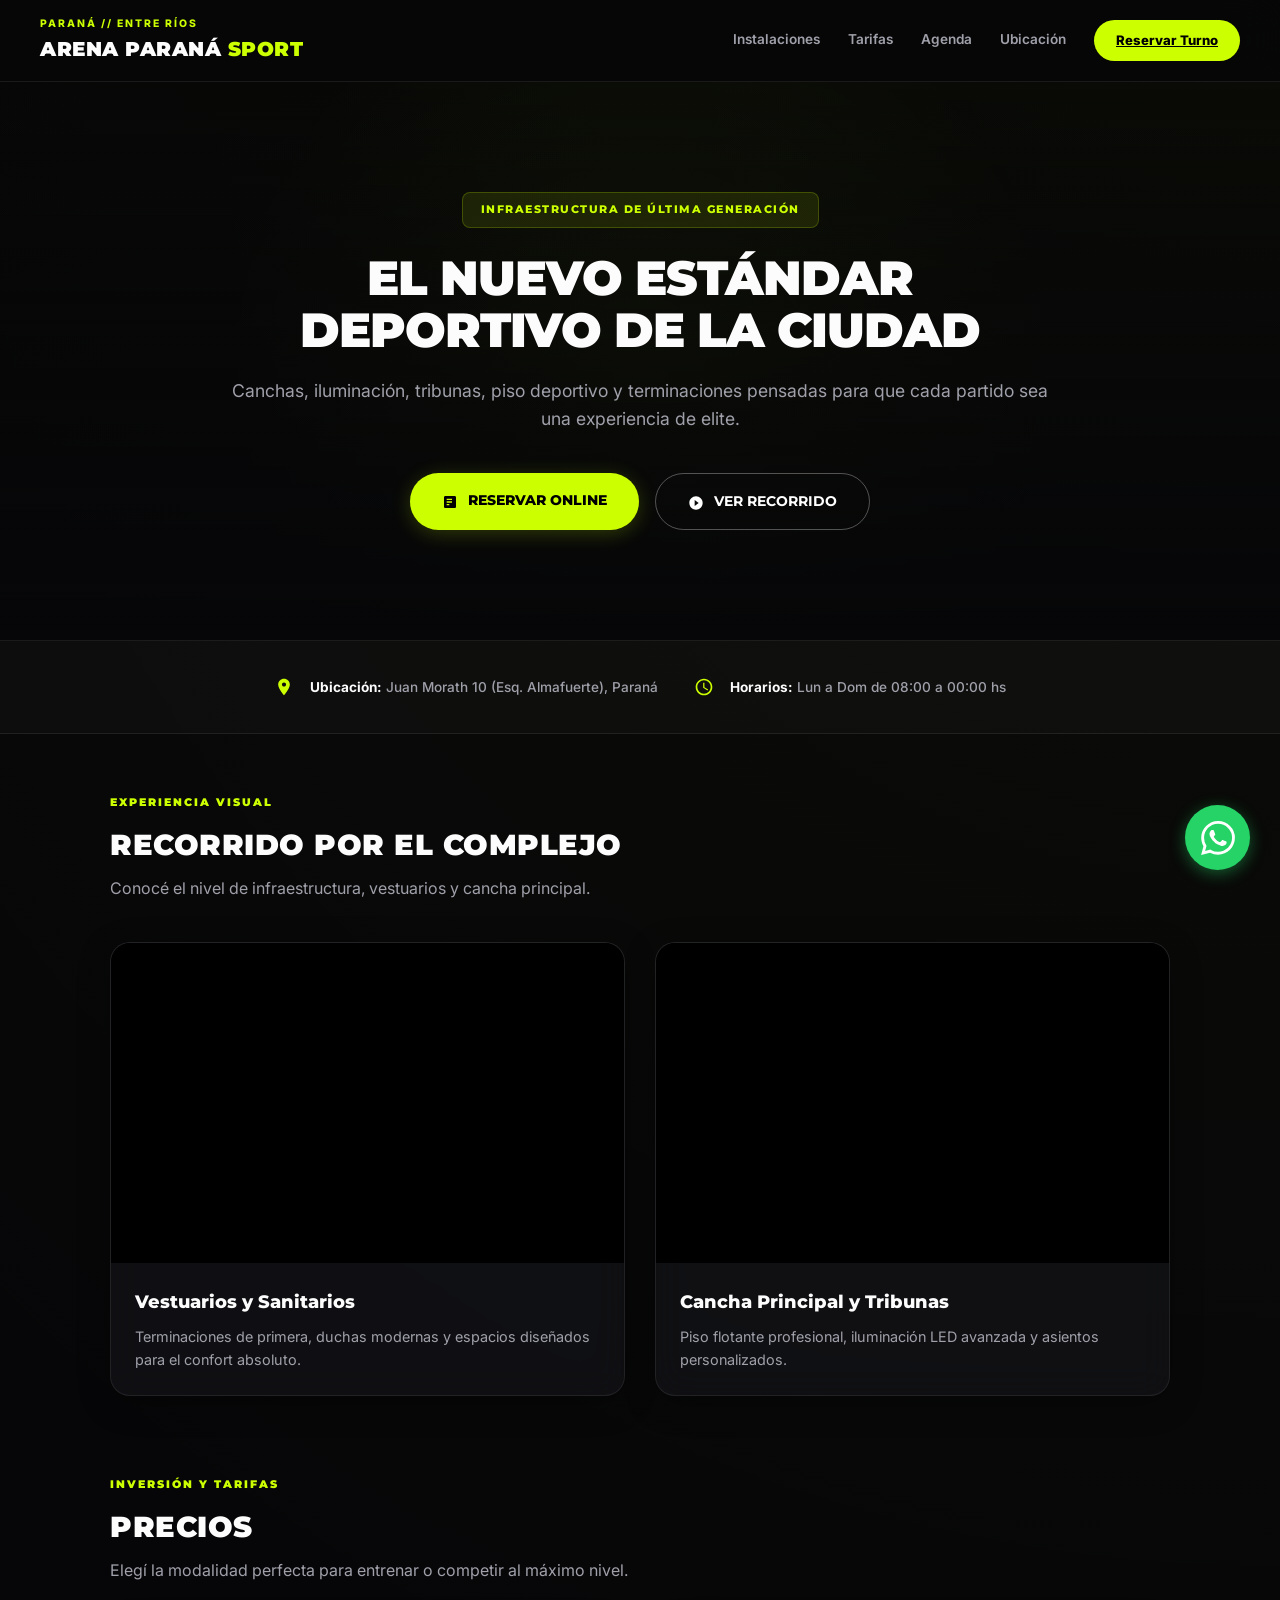
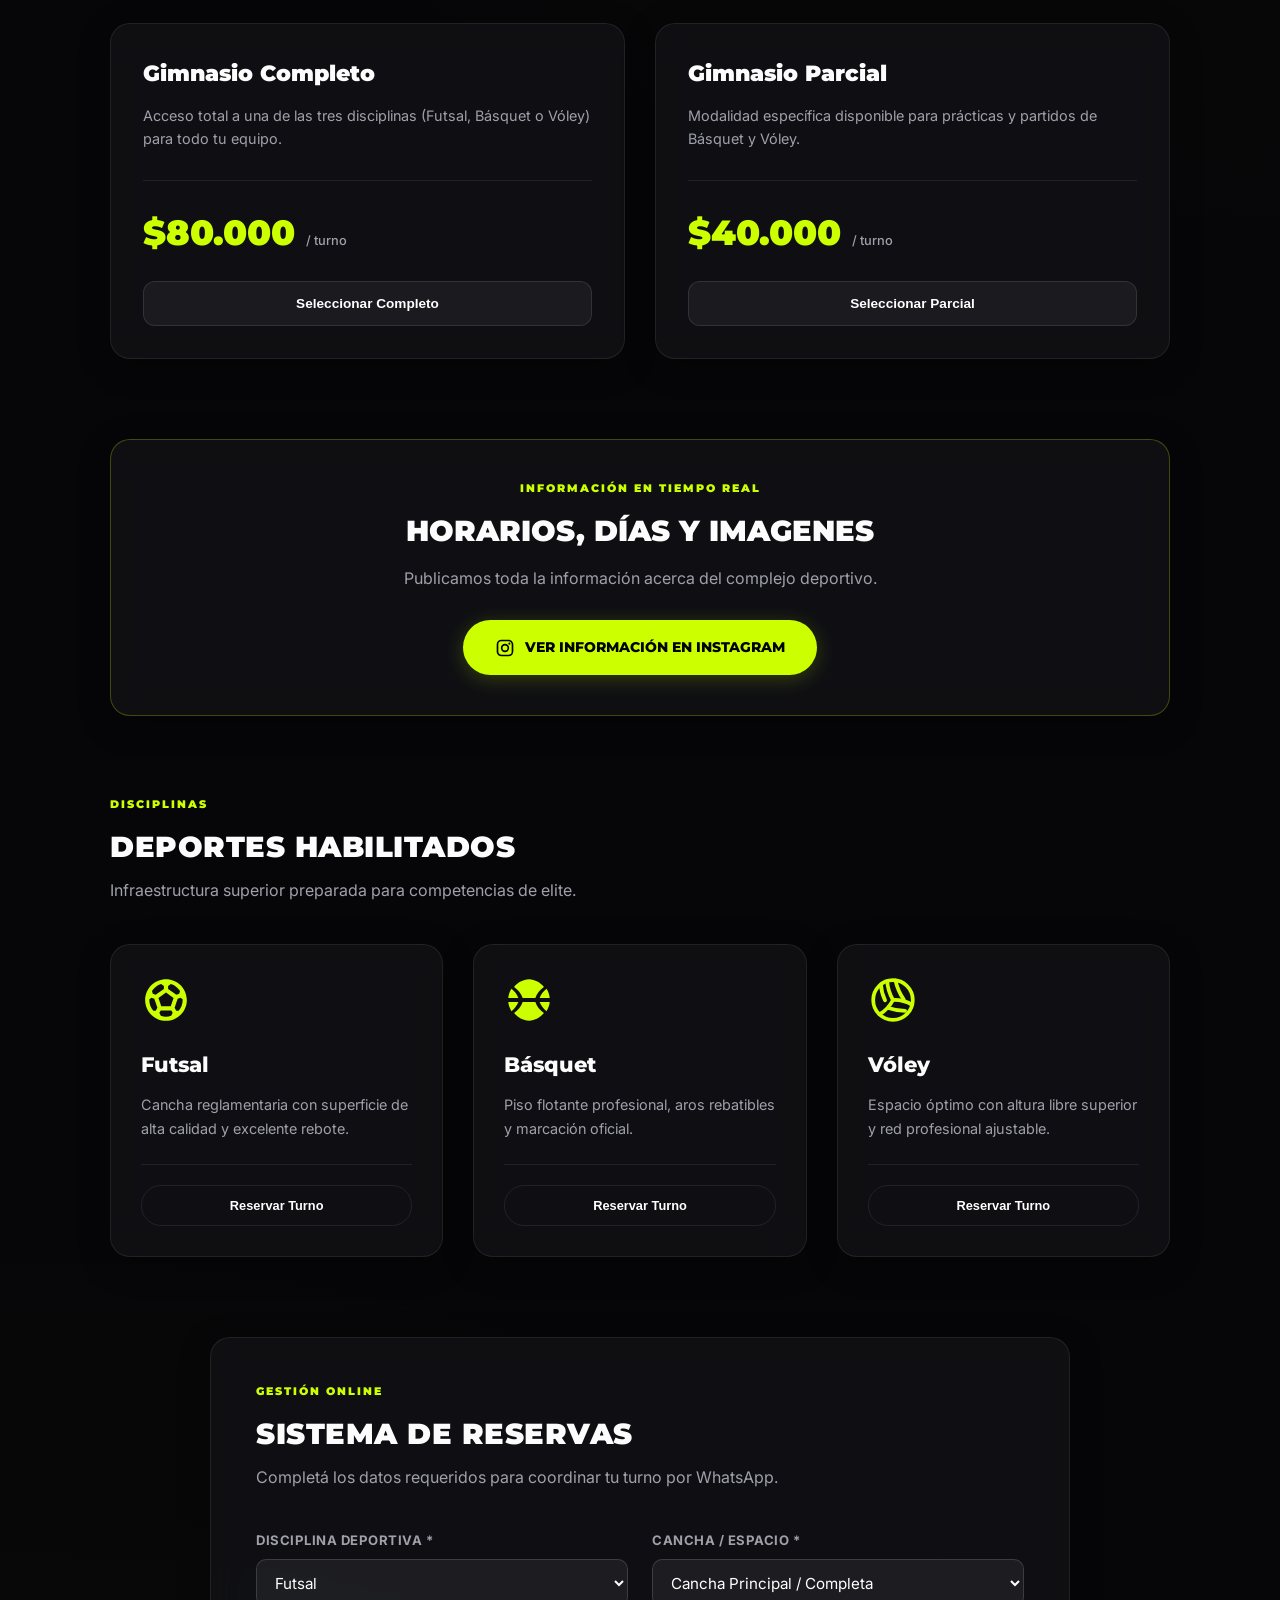
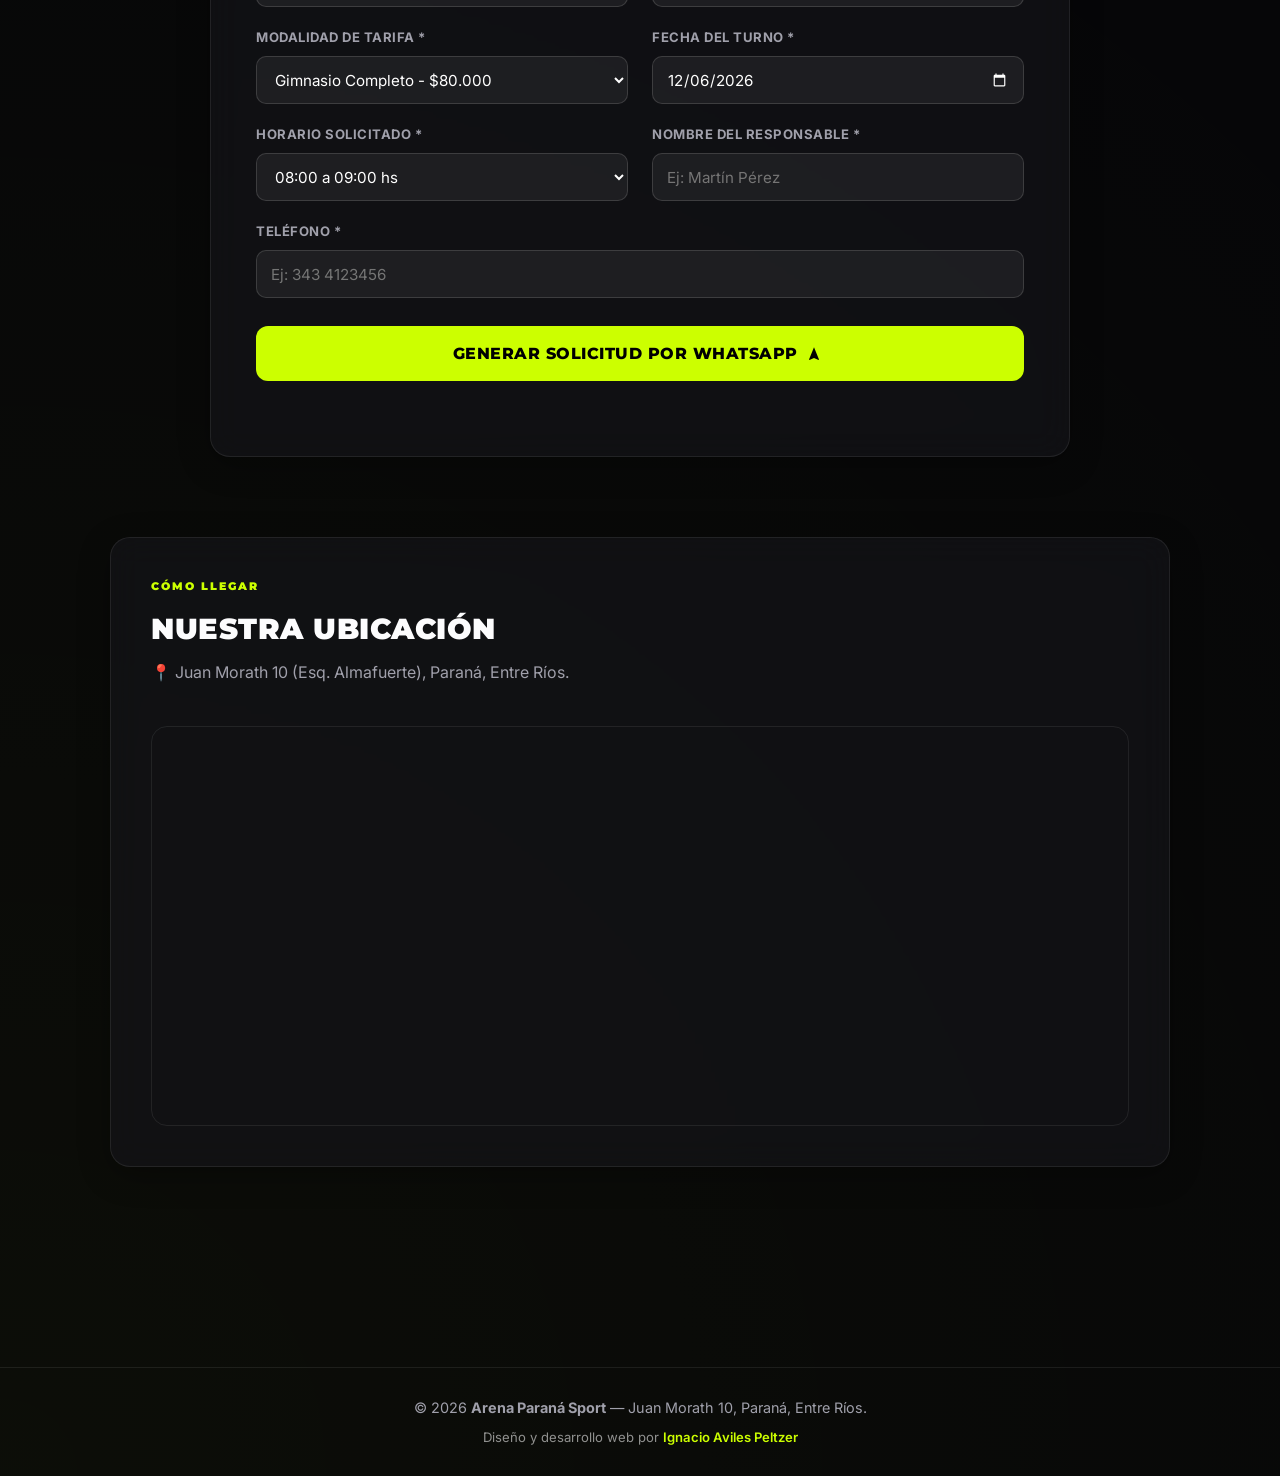
==== index.html @ 29fe85c3 "Add files via upload" ====
<!DOCTYPE html>
<html lang="es">
<head>
  <meta charset="UTF-8">
  <meta name="viewport" content="width=device-width, initial-scale=1.0">
  <title>Arena Paraná Sport | Complejo Deportivo de Alta Gama</title>
  <meta name="description" content="Canchas profesionales de Futsal, Básquet y Vóley en Paraná. Reservá tu turno online al instante.">
  <meta name="theme-color" content="#060608">

  <!-- Vista previa al compartir en WhatsApp, Instagram y redes (Open Graph) -->
  <meta property="og:type" content="website">
  <meta property="og:site_name" content="Arena Paraná Sport">
  <meta property="og:title" content="Arena Paraná Sport | Complejo Deportivo de Alta Gama">
  <meta property="og:description" content="Canchas de primer nivel, piso flotante profesional e iluminación LED en Paraná. Reservá tu turno online.">
  <meta property="og:image" content="https://nachoaviles09.github.io/arena-parana-sport/813021210_18113448151858751_1309644951589697854_n.jpg">
  <meta name="twitter:card" content="summary_large_image">

  <!-- Favicon / Logo -->
  <link rel="icon" type="image/jpeg" href="813021210_18113448151858751_1309644951589697854_n.jpg">

  <!-- Google Fonts -->
  <link rel="preconnect" href="https://fonts.googleapis.com">
  <link rel="preconnect" href="https://fonts.gstatic.com" crossorigin>
  <link href="https://fonts.googleapis.com/css2?family=Inter:wght@400;500;600&family=Montserrat:wght@700;800;900&display=swap" rel="stylesheet">

  <link rel="stylesheet" href="styles.css?v=33">
</head>
<body>

  <!-- Header Fijo e Inteligente -->
  <header class="header">
    <div class="header-container">
      <div class="brand">
        <img src="813021210_18113448151858751_1309644951589697854_n.jpg" alt="Arena Paraná" class="logo" onerror="this.style.display='none'">
        <div>
          <span class="brand-subtitle">PARANÁ // ENTRE RÍOS</span>
          <h1>ARENA PARANÁ <span>SPORT</span></h1>
        </div>
      </div>

      <!-- Botón Menú Móvil -->
      <button class="menu-toggle" id="menu-toggle" aria-label="Abrir menú" aria-expanded="false">
        <svg id="menu-icon-open" viewBox="0 0 24 24" width="24" height="24" fill="currentColor">
          <path d="M3 6h18v2H3V6zm0 5h18v2H3v-2zm0 5h18v2H3v-2z"/>
        </svg>
        <svg id="menu-icon-close" viewBox="0 0 24 24" width="24" height="24" fill="currentColor" style="display: none;">
          <path d="M19 6.41L17.59 5 12 10.59 6.41 5 5 6.41 10.59 12 5 17.59 6.41 19 12 13.41 17.59 19 19 17.59 13.41 12 19 6.41z"/>
        </svg>
      </button>

      <nav class="nav" id="main-nav">
        <a href="#multimedia" class="nav-item">Instalaciones</a>
        <a href="#precios" class="nav-item">Tarifas</a>
        <a href="#agenda" class="nav-item">Agenda</a>
        <a href="#ubicacion" class="nav-item">Ubicación</a>
        <a href="#reservas" class="nav-btn">Reservar Turno</a>
      </nav>
    </div>
  </header>

  <!-- Hero Section -->
  <section class="hero" id="inicio">
    <div class="hero-content reveal">
      <span class="badge">INFRAESTRUCTURA DE ÚLTIMA GENERACIÓN</span>
      <h2>EL NUEVO ESTÁNDAR DEPORTIVO DE LA CIUDAD</h2>
      <p>Canchas, iluminación, tribunas, piso deportivo y terminaciones pensadas para que cada partido sea una experiencia de elite.</p>
      <div class="hero-buttons">
        <a href="#reservas" class="btn-main">
          <svg viewBox="0 0 24 24" class="btn-icon"><path d="M19 3H5c-1.1 0-2 .9-2 2v14c0 1.1.9 2 2 2h14c1.1 0 2-.9 2-2V5c0-1.1-.9-2-2-2zm-8 14H7v-2h4v2zm4-4H7v-2h8v2zm0-4H7V7h8v2z"/></svg> RESERVAR ONLINE
        </a>
        <a href="#multimedia" class="btn-sub">
          <svg viewBox="0 0 24 24" class="btn-icon"><path d="M12 2C6.48 2 2 6.48 2 12s4.48 10 10 10 10-4.48 10-10S17.52 2 12 2zm-2 14.5v-9l6 4.5-6 4.5z"/></svg> VER RECORRIDO
        </a>
      </div>
    </div>
  </section>

  <!-- Info Bar (Con íconos SVG corporativos) -->
  <section class="info-bar reveal">
    <div class="info-container">
      <div class="info-box">
        <svg viewBox="0 0 24 24" class="icon-svg"><path d="M12 2C8.13 2 5 5.13 5 9c0 5.25 7 13 7 13s7-7.75 7-13c0-3.87-3.13-7-7-7zm0 9.5c-1.38 0-2.5-1.12-2.5-2.5s1.12-2.5 2.5-2.5 2.5 1.12 2.5 2.5-1.12 2.5-2.5 2.5z"/></svg>
        <span><strong>Ubicación:</strong> Juan Morath 10 (Esq. Almafuerte), Paraná</span>
      </div>
      <div class="info-box">
        <svg viewBox="0 0 24 24" class="icon-svg"><path d="M12 2C6.48 2 2 6.48 2 12s4.48 10 10 10 10-4.48 10-10S17.52 2 12 2zm0 18c-4.41 0-8-3.59-8-8s3.59-8 8-8 8 3.59 8 8-3.59 8-8 8zm.5-13H11v6l5.25 3.15.75-1.23-4.5-2.67z"/></svg>
        <span><strong>Horarios:</strong> Lun a Dom de 08:00 a 00:00 hs</span>
      </div>
    </div>
  </section>
  <main class="container">

    <!-- SECCIÓN: Multimedia -->
    <section class="section scrollspy-target" id="multimedia">
      <div class="section-title reveal">
        <span class="tag">EXPERIENCIA VISUAL</span>
        <h3>RECORRIDO POR EL COMPLEJO</h3>
        <p>Conocé el nivel de infraestructura, vestuarios y cancha principal.</p>
      </div>

      <div class="grid-2">
        <div class="card glass-effect reveal delay-1">
          <div class="video-box">
            <video autoplay muted loop playsinline preload="auto">
              <source src="igexport-Dd3uJvZRFdY.mp4" type="video/mp4">
            </video>
          </div>
          <div class="card-body">
            <h4>Vestuarios y Sanitarios</h4>
            <p>Terminaciones de primera, duchas modernas y espacios diseñados para el confort absoluto.</p>
          </div>
        </div>

        <div class="card glass-effect reveal delay-2">
          <div class="video-box">
            <video autoplay muted loop playsinline preload="auto">
              <source src="igexport-Dd9oF_IStvF.mp4" type="video/mp4">
            </video>
          </div>
          <div class="card-body">
            <h4>Cancha Principal y Tribunas</h4>
            <p>Piso flotante profesional, iluminación LED avanzada y asientos personalizados.</p>
          </div>
        </div>
      </div>
    </section>

    <!-- SECCIÓN: Precios -->
    <section class="section scrollspy-target" id="precios">
      <div class="section-title reveal">
        <span class="tag">INVERSIÓN Y TARIFAS</span>
        <h3>PRECIOS</h3>
        <p>Elegí la modalidad perfecta para entrenar o competir al máximo nivel.</p>
      </div>

      <div class="grid-2">
        <div class="price-card glass-effect reveal delay-1">
          <div>
            <h4>Gimnasio Completo</h4>
            <p>Acceso total a una de las tres disciplinas (Futsal, Básquet o Vóley) para todo tu equipo.</p>
          </div>
          <div class="price-footer">
            <div class="price">$80.000 <span>/ turno</span></div>
            <button class="btn-card" onclick="selectModality('Gimnasio Completo ($80.000)')">Seleccionar Completo</button>
          </div>
        </div>

        <div class="price-card glass-effect reveal delay-2">
          <div>
            <h4>Gimnasio Parcial</h4>
            <p>Modalidad específica disponible para prácticas y partidos de Básquet y Vóley.</p>
          </div>
          <div class="price-footer">
            <div class="price">$40.000 <span>/ turno</span></div>
            <button class="btn-card" onclick="selectModality('Gimnasio Parcial ($40.000)')">Seleccionar Parcial</button>
          </div>
        </div>
      </div>
    </section>

<!-- SECCIÓN: Agenda -->
    <section class="section scrollspy-target" id="agenda">
      <div class="glass-effect reveal" style="padding: 40px 28px; border-radius: 20px; text-align: center; border: 1px solid rgba(204, 255, 0, 0.25);">
        <span class="tag">INFORMACIÓN EN TIEMPO REAL</span>
        <h3 style="font-size: 1.8rem; font-weight: 900; margin-bottom: 12px;">HORARIOS, DÍAS Y IMAGENES</h3>
        <p style="color: var(--text-muted); max-width: 600px; margin: 0 auto 28px auto; font-size: 1rem;">
          Publicamos toda la información acerca del complejo deportivo.
        </p>
        <a href="https://www.instagram.com/arenaparanasport/" target="_blank" rel="noopener noreferrer" class="btn-main" style="display: inline-flex; align-items: center; justify-content: center; gap: 10px;">
          <svg viewBox="0 0 24 24" style="width: 20px; height: 20px; fill: currentColor;">
            <path d="M7.8 2h8.4C19.4 2 22 4.6 22 7.8v8.4a5.8 5.8 0 0 1-5.8 5.8H7.8C4.6 22 2 19.4 2 16.2V7.8A5.8 5.8 0 0 1 7.8 2m-.2 2A3.6 3.6 0 0 0 4 7.6v8.8C4 18.39 5.61 20 7.6 20h8.8a3.6 3.6 0 0 0 3.6-3.6V7.6C20 5.61 18.39 4 16.4 4H7.6m9.65 1.5a1.25 1.25 0 0 1 1.25 1.25A1.25 1.25 0 0 1 17.25 8 1.25 1.25 0 0 1 16 6.75a1.25 1.25 0 0 1 1.25-1.25M12 7a5 5 0 0 1 5 5 5 5 0 0 1-5 5 5 5 0 0 1-5-5 5 5 0 0 1 5-5m0 2a3 3 0 0 0-3 3 3 3 0 0 0 3 3 3 3 0 0 0 3-3 3 3 0 0 0-3-3Z"/>
          </svg>
          VER INFORMACIÓN EN INSTAGRAM
        </a>
      </div>
    </section>

    <!-- SECCIÓN: Deportes -->
    <section class="section reveal" id="instalaciones">
      <div class="section-title">
        <span class="tag">DISCIPLINAS</span>
        <h3>DEPORTES HABILITADOS</h3>
        <p>Infraestructura superior preparada para competencias de elite.</p>
      </div>

      <div class="grid-3" id="sports-grid-container">
        <!-- Generado por JS con iconos vectoriales -->
      </div>
    </section>

    <!-- SECCIÓN: Reservas -->
    <section class="section reservation-section glass-effect scrollspy-target reveal" id="reservas">
      <div class="section-title">
        <span class="tag">GESTIÓN ONLINE</span>
        <h3>SISTEMA DE RESERVAS</h3>
        <p>Completá los datos requeridos para coordinar tu turno por WhatsApp.</p>
      </div>

      <form id="reservation-form" onsubmit="generateReservation(event)" class="form">
        <div class="form-grid">
          <div class="field focus-effect">
            <label>Disciplina Deportiva *</label>
            <select id="res-sport" required>
            <option value="Futsal">Futsal</option>
            <option value="Básquet">Básquet</option>
            <option value="Vóley">Vóley</option>
          </select>
          </div>

          <div class="field focus-effect">
            <label>Cancha / Espacio *</label>
            <select id="res-court" required>
              <option value="Cancha Principal / Completa">Cancha Principal / Completa</option>
              <option value="Cancha 1">Cancha 1</option>
              <option value="Cancha 2">Cancha 2</option>
            </select>
          </div>

          <div class="field focus-effect">
            <label>Modalidad de Tarifa *</label>
            <select id="res-modality" required>
              <option value="Gimnasio Completo ($80.000)">Gimnasio Completo - $80.000</option>
              <option value="Gimnasio Parcial ($40.000)">Gimnasio Parcial - $40.000</option>
            </select>
          </div>

          <div class="field focus-effect">
            <label>Fecha del Turno *</label>
            <input type="date" id="res-date" required>
          </div>

          <div class="field focus-effect">
            <label>Horario Solicitado *</label>
            <select id="res-time" required>
              <option value="08:00 a 09:00 hs">08:00 a 09:00 hs</option>
              <option value="09:00 a 10:00 hs">09:00 a 10:00 hs</option>
              <option value="10:00 a 11:00 hs">10:00 a 11:00 hs</option>
              <option value="11:00 a 12:00 hs">11:00 a 12:00 hs</option>
              <option value="12:00 a 13:00 hs">12:00 a 13:00 hs</option>
              <option value="13:00 a 14:00 hs">13:00 a 14:00 hs</option>
              <option value="14:00 a 15:00 hs">14:00 a 15:00 hs</option>
              <option value="15:00 a 16:00 hs">15:00 a 16:00 hs</option>
              <option value="16:00 a 17:00 hs">16:00 a 17:00 hs</option>
              <option value="17:00 a 18:00 hs">17:00 a 18:00 hs</option>
              <option value="18:00 a 19:00 hs">18:00 a 19:00 hs</option>
              <option value="19:00 a 20:00 hs">19:00 a 20:00 hs</option>
              <option value="20:00 a 21:00 hs">20:00 a 21:00 hs</option>
              <option value="21:00 a 22:00 hs">21:00 a 22:00 hs</option>
              <option value="22:00 a 23:00 hs">22:00 a 23:00 hs</option>
              <option value="23:00 a 00:00 hs">23:00 a 00:00 hs</option>
            </select>
          </div>

         <div class="field focus-effect">
            <label for="res-name">Nombre del Responsable *</label>
            <input type="text" id="res-name" placeholder="Ej: Martín Pérez" required>
          </div>

          <div class="field focus-effect" style="grid-column: 1 / -1;">
            <label for="res-phone">Teléfono *</label>
            <input type="tel" id="res-phone" placeholder="Ej: 343 4123456" required>
          </div>

        <button type="submit" class="btn-submit">

          GENERAR SOLICITUD POR WHATSAPP
          <svg viewBox="0 0 24 24" class="btn-icon" style="margin-left: 8px;"><path d="M12 2L4.5 20.29l.71.71L12 18l6.79 3 .71-.71z"/></svg>
        </button>
      </form>
      <div id="reservation-success-box" class="reservation-success-box" style="display: none;"></div>
    </section>

    <!-- SECCIÓN: Ubicación y Mapa Interactivo -->
    <section class="section location-section glass-effect reveal delay-1" id="ubicacion">
      <div class="section-title">
        <span class="tag">CÓMO LLEGAR</span>
        <h3>NUESTRA UBICACIÓN</h3>
        <p>📍 Juan Morath 10 (Esq. Almafuerte), Paraná, Entre Ríos.</p>
      </div>
      <div class="map-container">
        <iframe src="https://www.google.com/maps/embed?pb=!1m18!1m12!1m3!1d3392.793740268579!2d-60.50508542340578!3d-31.748530312384767!2m3!1f0!2f0!3f0!3m2!1i1024!2i768!4f13.1!3m3!1m2!1s0x95b4529db7198bb7%3A0x6b44dd3c713b1856!2sJuan%20Morath%2010%2C%20Paran%C3%A1%2C%20Entre%20R%C3%ADos!5e0!3m2!1ses-419!2sar!4v1700000000000!5m2!1ses-419!2sar" allowfullscreen="" loading="lazy" referrerpolicy="no-referrer-when-downgrade"></iframe>
      </div>
    </section>

  </main>

  <!-- Botón Flotante de WhatsApp -->
  <a href="https://wa.me/5493434717233?text=¡Hola!%20Quiero%20consultar%20sobre%20Arena%20Paraná%20Sport%20🏆" target="_blank" class="whatsapp-float reveal delay-2" aria-label="Contactar por WhatsApp" data-whatsapp-number="5493434717233">
    <svg viewBox="0 0 24 24" style="width:34px; height:34px; fill:#fff;"><path d="M17.472 14.382c-.297-.149-1.758-.867-2.03-.967-.273-.099-.471-.148-.67.15-.197.297-.767.966-.94 1.164-.173.199-.347.223-.644.075-.297-.15-1.255-.463-2.39-1.475-.883-.788-1.48-1.761-1.653-2.059-.173-.297-.018-.458.13-.606.134-.133.298-.347.446-.52.149-.174.198-.298.298-.497.099-.198.05-.371-.025-.52-.075-.149-.669-1.612-.916-2.207-.242-.579-.487-.5-.669-.51a12.8 12.8 0 0 0-.57-.01c-.198 0-.52.074-.792.372-.272.297-1.04 1.016-1.04 2.479 0 1.462 1.065 2.875 1.213 3.074.149.198 2.096 3.2 5.077 4.487.709.306 1.262.489 1.694.625.712.227 1.36.195 1.871.118.571-.085 1.758-.719 2.006-1.413.248-.694.248-1.289.173-1.413-.074-.124-.272-.198-.57-.347m-5.421 7.403h-.004a9.87 9.87 0 0 1-5.031-1.378l-.361-.214-3.741.982.998-3.648-.235-.374a9.86 9.86 0 0 1-1.51-5.26c.001-5.45 4.436-9.884 9.888-9.884 2.64 0 5.122 1.03 6.988 2.898a9.825 9.825 0 0 1 2.893 6.994c-.003 5.45-4.437 9.884-9.885 9.884m8.413-18.297A11.815 11.815 0 0 0 12.05 0C5.495 0 .16 5.335.157 11.892c0 2.096.547 4.142 1.588 5.945L.057 24l6.305-1.654a11.882 11.882 0 0 0 5.683 1.448h.005c6.554 0 11.89-5.335 11.893-11.893a11.821 11.821 0 0 0-3.48-8.413Z"/></svg>
  </a>

  <!-- Footer -->
  <footer class="site-footer">
    <div class="footer-content">
      <p class="footer-brand">© 2026 <strong>Arena Paraná Sport</strong> — Juan Morath 10, Paraná, Entre Ríos.</p>
      <p class="dev-credits">
        Diseño y desarrollo web por <a href="https://github.com" target="_blank" rel="noopener noreferrer">Ignacio Aviles Peltzer</a>
      </p>
    </div>
  </footer>

  <script src="app.js?v=20"></script>
</body>
</html>
---- styles.css ----
* {
  box-sizing: border-box;
  margin: 0;
  padding: 0;
  scroll-behavior: smooth;
}

:root {
  --font-text: 'Inter', sans-serif;
  --font-heading: 'Montserrat', sans-serif;
  --bg-color: #060608;
  --card-bg: rgba(22, 22, 28, 0.6);
  --border-color: rgba(255, 255, 255, 0.08);
  --accent: #ccff00;
  --text-main: #fcfcfd;
  --text-muted: #a0a0ab;
}

body {
  background-color: var(--bg-color);
  color: var(--text-main);
  font-family: var(--font-text);
  line-height: 1.6;
  background-image: radial-gradient(circle at top right, rgba(204, 255, 0, 0.03) 0%, transparent 40%),
                    radial-gradient(circle at bottom left, rgba(204, 255, 0, 0.03) 0%, transparent 40%);
}

h1, h2, h3, h4, h5, h6 {
  font-family: var(--font-heading);
}

/* --- CLASES DE ANIMACIÓN (Scroll Reveal) --- */
.reveal {
  opacity: 0;
  transform: translateY(35px);
  transition: all 0.8s cubic-bezier(0.16, 1, 0.3, 1);
}

.reveal.active {
  opacity: 1;
  transform: translateY(0);
}

.delay-1 { transition-delay: 0.1s; }
.delay-2 { transition-delay: 0.2s; }
.delay-3 { transition-delay: 0.3s; }
.delay-4 { transition-delay: 0.4s; }
.delay-5 { transition-delay: 0.5s; }

/* Íconos Vectoriales y SVGs */
.icon-svg {
  width: 18px;
  height: 18px;
  fill: var(--accent);
  vertical-align: middle;
  margin-right: 6px;
}
.btn-icon {
  width: 16px;
  height: 16px;
  fill: currentColor;
  vertical-align: middle;
  margin-right: 6px;
}

/* Efecto Cristal */
.glass-effect {
  background: var(--card-bg);
  backdrop-filter: blur(16px);
  -webkit-backdrop-filter: blur(16px);
  border: 1px solid var(--border-color);
  box-shadow: 0 8px 32px 0 rgba(0, 0, 0, 0.3);
}

/* Header */
.header {
  position: sticky;
  top: 0;
  z-index: 1000;
  background: rgba(6, 6, 8, 0.85);
  backdrop-filter: blur(20px);
  border-bottom: 1px solid var(--border-color);
  padding: 16px 20px;
}

.header-container {
  max-width: 1200px;
  margin: 0 auto;
  display: flex;
  justify-content: space-between;
  align-items: center;
}

.brand {
  display: flex;
  align-items: center;
  gap: 14px;
}

.logo {
  width: 48px;
  height: 48px;
  border-radius: 50%;
  object-fit: cover;
  border: 2px solid var(--accent);
  box-shadow: 0 0 15px rgba(204, 255, 0, 0.2);
}

.brand-subtitle {
  font-size: 0.65rem;
  letter-spacing: 2px;
  color: var(--accent);
  font-weight: 800;
  display: block;
}

.brand h1 {
  font-size: 1.25rem;
  font-weight: 900;
  letter-spacing: 0.5px;
}

.brand h1 span {
  color: var(--accent);
}

/* Menú Inteligente (Scroll Spy) */
.nav {
  display: flex;
  align-items: center;
  gap: 28px;
}

.nav-item {
  color: var(--text-muted);
  text-decoration: none;
  font-size: 0.85rem;
  font-weight: 600;
  transition: all 0.3s ease;
  position: relative;
}

.nav-item::after {
  content: '';
  position: absolute;
  bottom: -4px;
  left: 0;
  width: 0;
  height: 2px;
  background: var(--accent);
  transition: width 0.3s ease;
}

.nav-item:hover, .nav-item.active {
  color: var(--accent);
}
.nav-item.active::after {
  width: 100%;
}

.nav-btn {
  background: var(--accent);
  color: #000 !important;
  padding: 10px 22px;
  border-radius: 30px;
  font-size: 0.82rem;
  font-weight: 800 !important;
  transition: all 0.3s ease;
}

.nav-btn:hover {
  box-shadow: 0 0 20px rgba(204, 255, 0, 0.4);
  transform: translateY(-2px);
}

/* Hero Section */
.hero {
  padding: 110px 20px;
  text-align: center;
  border-bottom: 1px solid var(--border-color);
  position: relative;
}

.hero::before {
  content: '';
  position: absolute;
  top: 0; left: 0; right: 0; bottom: 0;
  background: linear-gradient(180deg, rgba(0,0,0,0.2) 0%, var(--bg-color) 100%), 
              radial-gradient(circle at center, rgba(204,255,0,0.05) 0%, transparent 60%);
  z-index: -1;
}

.hero-content {
  max-width: 850px;
  margin: 0 auto;
}

.badge {
  background: rgba(204, 255, 0, 0.1);
  color: var(--accent);
  border: 1px solid rgba(204, 255, 0, 0.2);
  padding: 8px 18px;
  border-radius: 8px;
  font-size: 0.7rem;
  font-family: var(--font-heading);
  font-weight: 800;
  letter-spacing: 1.5px;
  display: inline-block;
  margin-bottom: 24px;
}

.hero h2 {
  font-size: 3rem;
  font-weight: 900;
  margin-bottom: 20px;
  letter-spacing: -1px;
  line-height: 1.1;
}

.hero p {
  color: var(--text-muted);
  font-size: 1.1rem;
  margin-bottom: 40px;
  font-weight: 400;
}

.hero-buttons {
  display: flex;
  gap: 16px;
  justify-content: center;
}

.btn-main {
  background: var(--accent);
  color: #000;
  padding: 16px 32px;
  border-radius: 30px;
  font-family: var(--font-heading);
  font-weight: 800;
  text-decoration: none;
  font-size: 0.9rem;
  transition: all 0.3s ease;
  box-shadow: 0 4px 20px rgba(204, 255, 0, 0.2);
}

.btn-main:hover {
  transform: translateY(-3px);
  box-shadow: 0 8px 25px rgba(204, 255, 0, 0.4);
}

.btn-sub {
  background: transparent;
  color: #fff;
  border: 1px solid rgba(255, 255, 255, 0.3);
  padding: 16px 32px;
  border-radius: 30px;
  font-family: var(--font-heading);
  font-weight: 700;
  text-decoration: none;
  font-size: 0.9rem;
  transition: all 0.3s ease;
}

.btn-sub:hover {
  background: rgba(255,255,255,0.05);
  border-color: #fff;
}

/* Info Bar */
.info-bar {
  background: rgba(255, 255, 255, 0.02);
  border-bottom: 1px solid var(--border-color);
  padding: 18px 20px;
}

.info-container {
  max-width: 1200px;
  margin: 0 auto;
  display: flex;
  justify-content: space-around;
  flex-wrap: wrap;
  gap: 20px;
  font-size: 0.85rem;
  color: var(--text-muted);
  font-weight: 500;
}

.info-box {
  display: flex;
  align-items: center;
}

.info-box strong {
  color: var(--text-main);
}

/* Main Layout */
.container {
  max-width: 1100px;
  margin: 0 auto;
  padding: 60px 20px;
}

.section {
  margin-bottom: 80px;
}

.section-title {
  margin-bottom: 40px;
}

.tag {
  font-size: 0.7rem;
  font-family: var(--font-heading);
  font-weight: 900;
  letter-spacing: 2px;
  color: var(--accent);
  text-transform: uppercase;
  display: block;
  margin-bottom: 10px;
}

.section-title h3 {
  font-size: 1.8rem;
  font-weight: 900;
  letter-spacing: 0.5px;
}

.section-title p {
  font-size: 1rem;
  color: var(--text-muted);
  margin-top: 8px;
}

/* Grids */
.grid-2 {
  display: grid;
  grid-template-columns: repeat(auto-fit, minmax(320px, 1fr));
  gap: 30px;
}

.grid-3 {
  display: grid;
  grid-template-columns: repeat(auto-fit, minmax(300px, 1fr));
  gap: 30px;
}

/* Cards & Videos */
.card, .price-card, .sport-card, .agenda-card, .reservation-section, .location-section {
  border-radius: 20px;
  transition: transform 0.3s ease, border-color 0.3s ease, box-shadow 0.3s ease;
}

.card:hover, .price-card:hover, .sport-card:hover, .agenda-card:hover {
  transform: translateY(-5px);
  border-color: rgba(204, 255, 0, 0.4);
  box-shadow: 0 10px 40px rgba(0, 0, 0, 0.5);
}

.card {
  overflow: hidden;
  display: flex;
  flex-direction: column;
}

.video-box {
  width: 100%;
  height: 320px;
  background: #000;
}

.video-box video {
  width: 100%;
  height: 100%;
  object-fit: cover;
}

.card-body {
  padding: 24px;
}

.card-body h4 {
  font-size: 1.15rem;
  font-weight: 800;
  margin-bottom: 8px;
}

.card-body p {
  font-size: 0.9rem;
  color: var(--text-muted);
}

/* Pricing */
.price-card {
  padding: 32px;
  display: flex;
  flex-direction: column;
  justify-content: space-between;
  position: relative;
}

.price-card.highlight {
  border: 1px solid var(--accent);
  background: linear-gradient(180deg, rgba(204, 255, 0, 0.05) 0%, var(--card-bg) 100%);
}

.price-badge {
  position: absolute;
  top: 20px;
  right: 20px;
  background: var(--accent);
  color: #000;
  font-size: 0.65rem;
  font-family: var(--font-heading);
  font-weight: 900;
  padding: 6px 10px;
  border-radius: 6px;
  letter-spacing: 1px;
}

.price-card h4 {
  font-size: 1.4rem;
  font-weight: 900;
  margin-bottom: 12px;
}

.price-card p {
  font-size: 0.9rem;
  color: var(--text-muted);
  margin-bottom: 30px;
}

.price-footer {
  border-top: 1px solid var(--border-color);
  padding-top: 24px;
  display: flex;
  flex-direction: column;
  gap: 20px;
}

.price {
  font-size: 2.2rem;
  font-family: var(--font-heading);
  font-weight: 900;
  color: var(--accent);
}

.price span {
  font-size: 0.8rem;
  color: var(--text-muted);
  font-weight: 500;
  font-family: var(--font-text);
}

.btn-card {
  background: rgba(255,255,255,0.05);
  color: #fff;
  border: 1px solid rgba(255,255,255,0.1);
  padding: 14px;
  border-radius: 12px;
  font-size: 0.85rem;
  font-weight: 700;
  cursor: pointer;
  transition: all 0.3s ease;
}

.btn-card:hover {
  background: rgba(255,255,255,0.1);
}

.highlight-btn {
  background: var(--accent);
  color: #000;
  border: none;
}

.highlight-btn:hover {
  background: #b3e600;
  box-shadow: 0 4px 15px rgba(204, 255, 0, 0.3);
}

/* Agenda */
.agenda-grid {
  display: grid;
  grid-template-columns: repeat(auto-fit, minmax(190px, 1fr));
  gap: 20px;
}

.agenda-card {
  padding: 20px;
}

.agenda-card h4 {
  font-size: 0.95rem;
  font-weight: 900;
  color: var(--accent);
  margin-bottom: 16px;
  border-bottom: 1px solid var(--border-color);
  padding-bottom: 10px;
  letter-spacing: 1px;
}

.agenda-card ul {
  list-style: none;
  display: flex;
  flex-direction: column;
  gap: 12px;
  font-size: 0.85rem;
  color: var(--text-muted);
}

.agenda-card li {
  display: flex;
  justify-content: space-between;
}

.agenda-card li span {
  color: #fff;
  font-weight: 600;
}

/* Sports */
.sport-card {
  padding: 30px;
}

.sport-icon-box {
  width: 50px;
  height: 50px;
  margin-bottom: 16px;
  fill: var(--accent);
}

.sport-card h4 {
  font-size: 1.3rem;
  font-weight: 800;
  margin-bottom: 12px;
}

.sport-card p {
  font-size: 0.9rem;
  color: var(--text-muted);
  margin-bottom: 24px;
}

.sport-meta {
  display: flex;
  justify-content: space-between;
  align-items: center;
  border-top: 1px solid var(--border-color);
  padding-top: 20px;
}

.sport-price {
  font-size: 0.95rem;
  font-family: var(--font-heading);
  font-weight: 900;
  color: var(--accent);
}

.btn-sport {
  background: transparent;
  color: #fff;
  border: 1px solid var(--border-color);
  padding: 8px 18px;
  border-radius: 20px;
  font-size: 0.8rem;
  font-weight: 600;
  cursor: pointer;
  transition: all 0.3s;
}

.btn-sport:hover {
  background: var(--accent);
  color: #000;
  border-color: var(--accent);
}

/* Reservation & Form Focus Effects */
.reservation-section {
  padding: 45px;
}

.form-grid {
  display: grid;
  grid-template-columns: repeat(2, 1fr);
  gap: 24px;
  margin-bottom: 30px;
}

.field {
  display: flex;
  flex-direction: column;
  gap: 10px;
  transition: all 0.3s;
}

.field label {
  font-size: 0.85rem;
  font-weight: 600;
  color: var(--text-muted);
  transition: color 0.3s;
}

.field input, .field select {
  background: rgba(0,0,0,0.3);
  border: 1px solid var(--border-color);
  color: #fff;
  padding: 16px;
  border-radius: 12px;
  font-size: 0.95rem;
  outline: none;
  transition: all 0.3s ease;
  font-family: var(--font-text);
}

/* El efecto didáctico de Glow al tocar un campo */
.field input:focus, .field select:focus {
  border-color: var(--accent);
  background: rgba(20, 25, 0, 0.5);
  box-shadow: 0 0 15px rgba(204, 255, 0, 0.15);
  transform: translateY(-2px);
}

.field:focus-within label {
  color: var(--accent);
}

.btn-submit {
  width: 100%;
  background: var(--accent);
  color: #000;
  border: none;
  padding: 18px;
  border-radius: 12px;
  font-family: var(--font-heading);
  font-weight: 900;
  font-size: 1rem;
  cursor: pointer;
  transition: all 0.3s;
  display: flex;
  justify-content: center;
  align-items: center;
}

.btn-submit:hover {
  transform: translateY(-2px);
  box-shadow: 0 6px 20px rgba(204, 255, 0, 0.3);
}

/* Location Map */
.location-section {
  padding: 40px;
}

.map-container {
  width: 100%;
  height: 400px;
  border-radius: 16px;
  overflow: hidden;
  border: 1px solid var(--border-color);
  margin-top: 20px;
}

.map-container iframe {
  width: 100%;
  height: 100%;
  border: 0;
  filter: invert(90%) hue-rotate(180deg) brightness(85%) contrast(110%);
}

/* WhatsApp Floating Button */
.whatsapp-float {
  position: fixed;
  bottom: 30px;
  right: 30px;
  background-color: #25d366;
  border-radius: 50%;
  width: 65px;
  height: 65px;
  display: flex;
  justify-content: center;
  align-items: center;
  box-shadow: 0 4px 15px rgba(37, 211, 102, 0.4);
  z-index: 9999;
  transition: transform 0.3s ease;
  animation: pulse-wa 2s infinite;
}

.whatsapp-float:hover {
  transform: scale(1.1);
}

@keyframes pulse-wa {
  0% { box-shadow: 0 0 0 0 rgba(37, 211, 102, 0.7); }
  70% { box-shadow: 0 0 0 15px rgba(37, 211, 102, 0); }
  100% { box-shadow: 0 0 0 0 rgba(37, 211, 102, 0); }
}

/* Footer */
.footer {
  background: #040405;
  border-top: 1px solid var(--border-color);
  padding: 60px 20px;
}

.footer-container {
  max-width: 1100px;
  margin: 0 auto;
  display: flex;
  justify-content: space-between;
  align-items: center;
  flex-wrap: wrap;
  gap: 30px;
}

.footer h3 {
  font-family: var(--font-heading);
  font-size: 1.1rem;
  font-weight: 900;
  margin-bottom: 8px;
}

.footer p, .footer small {
  font-size: 0.85rem;
  color: var(--text-muted);
}

.footer-right {
  text-align: right;
}

/* --- OPTIMIZACIÓN EXCLUSIVA PARA CELULARES --- */
@media (max-width: 768px) {
  .nav { display: none; }
  
  /* Header compacto */
  .header { padding: 12px 16px; }
  .logo { width: 38px; height: 38px; }
  .brand-subtitle { display: none; } /* Ocultamos el subtítulo para ahorrar espacio */
  .brand h1 { font-size: 1.1rem; }

  /* Hero Section ajustada */
  .hero { padding: 70px 16px 50px 16px; }
  .hero h2 { font-size: 1.8rem; margin-bottom: 15px; }
  .hero p { font-size: 0.95rem; margin-bottom: 30px; }
  
  /* Botones apilados (ancho completo) */
  .hero-buttons { flex-direction: column; width: 100%; gap: 12px; }
  .btn-main, .btn-sub { width: 100%; text-align: center; padding: 14px 20px; }

  /* Info Bar */
  .info-bar { padding: 14px 16px; }
  .info-container { gap: 12px; font-size: 0.8rem; }

  /* Espaciados generales más chicos */
  .container { padding: 40px 16px; }
  .section { margin-bottom: 50px; }
  .section-title { margin-bottom: 24px; }
  .section-title h3 { font-size: 1.4rem; }
  .tag { margin-bottom: 6px; }

  /* Forzar 1 sola columna y achicar tarjetas */
  .grid-2, .grid-3 { grid-template-columns: 1fr; gap: 20px; }
  .card-body { padding: 20px; }
  .price-card, .sport-card, .agenda-card { padding: 24px 20px; }
  
  /* Videos menos altos para no ocupar toda la pantalla */
  .video-box { height: 220px; }
  
  /* Ajuste de precios */
  .price { font-size: 1.8rem; }
  .price-footer { padding-top: 16px; gap: 16px; }

  /* Formulario y Mapa */
  .form-grid { grid-template-columns: 1fr; gap: 16px; margin-bottom: 20px; }
  .reservation-section, .location-section { padding: 24px 16px; }
  .map-container { height: 300px; }

  /* Footer */
  .footer { padding: 40px 16px; }
  .footer-container { flex-direction: column; text-align: center; gap: 24px; }
  .footer-right { text-align: center; }

  /* WhatsApp más sutil */
  .whatsapp-float { bottom: 20px; right: 20px; width: 50px; height: 50px; }
  .whatsapp-float svg { width: 28px; height: 28px; }
}
/* =========================================================
   AJUSTES FINALES: UBICACIÓN, RESERVAS PC Y CRÉDITOS FOOTER
   ========================================================= */

*, *::before, *::after {
  box-sizing: border-box;
}

/* 1. Alineación exacta del ícono de Ubicación y Horarios */
.info-container {
  display: flex;
  justify-content: center;
  align-items: center;
  gap: 36px;
  flex-wrap: wrap;
  max-width: 1100px;
  margin: 0 auto;
  padding: 18px 20px;
}

.info-box {
  display: inline-flex;
  align-items: center;
  gap: 10px;
  line-height: 1.35;
}

.info-box svg,
.info-box .icon-svg {
  width: 20px;
  height: 20px;
  min-width: 20px;
  flex-shrink: 0;
  display: block;
  fill: var(--accent, #ccff00);
}

/* 2. Sistema de Reservas optimizado para PC */
.reservation-section {
  max-width: 860px;
  margin: 0 auto 80px auto;
}

.reservation-section .field input,
.reservation-section .field select {
  color-scheme: dark;
}

.reservation-section .glass-effect,
.reservation-card {
  padding: 36px 40px;
  border-radius: 20px;
}

.reservation-section form {
  display: grid;
  grid-template-columns: repeat(2, 1fr);
  gap: 20px 24px;
  align-items: end;
}

/* Si los campos están dentro de un contenedor interno, mantiene las 2 columnas */
.reservation-section .form-grid,
.reservation-section .fields-grid {
  grid-column: 1 / -1;
  display: grid;
  grid-template-columns: repeat(2, 1fr);
  gap: 20px 24px;
}

.reservation-section .field {
  display: flex;
  flex-direction: column;
  gap: 8px;
  text-align: left;
  margin: 0;
}

.reservation-section .field label {
  font-size: 0.82rem;
  font-weight: 700;
  letter-spacing: 0.5px;
  text-transform: uppercase;
  color: var(--text-muted, #a1a1aa);
}

.reservation-section .field input,
.reservation-section .field select {
  width: 100%;
  height: 48px;
  padding: 0 14px;
  font-size: 0.95rem;
  color: #ffffff;
  background-color: rgba(255, 255, 255, 0.06);
  border: 1px solid rgba(255, 255, 255, 0.14);
  border-radius: 10px;
  outline: none;
  transition: border-color 0.2s ease, box-shadow 0.2s ease;
}

.reservation-section .field select option {
  background-color: #16161c;
  color: #ffffff;
}

.reservation-section .field input:focus,
.reservation-section .field select:focus {
  border-color: var(--accent, #ccff00);
  box-shadow: 0 0 0 3px rgba(204, 255, 0, 0.15);
}

/* Botón de envío ocupando el ancho completo debajo de las 2 columnas */
.reservation-section form button,
.reservation-section form .btn-main,
.reservation-section form .btn-submit {
  grid-column: 1 / -1;
  width: 100%;
  min-height: 52px;
  margin-top: 8px;
  font-size: 1rem;
  font-weight: 800;
  letter-spacing: 0.5px;
  cursor: pointer;
}

/* 3. Pie de página con créditos de desarrollo */
.site-footer {
  margin-top: 60px;
  padding: 28px 20px;
  border-top: 1px solid rgba(255, 255, 255, 0.08);
  text-align: center;
}

.footer-content {
  max-width: 1100px;
  margin: 0 auto;
  display: flex;
  flex-direction: column;
  gap: 8px;
}

.footer-brand {
  font-size: 0.9rem;
  color: var(--text-muted, #a1a1aa);
  margin: 0;
}

.dev-credits {
  font-size: 0.82rem;
  color: rgba(255, 255, 255, 0.55);
  margin: 0;
}

.dev-credits a {
  color: var(--accent, #ccff00);
  text-decoration: none;
  font-weight: 600;
  transition: opacity 0.2s ease;
}

.dev-credits a:hover {
  opacity: 0.8;
  text-decoration: underline;
}

/* Adaptación en pantallas chicas (celulares) */
@media (max-width: 768px) {
  .info-container {
    flex-direction: column;
    gap: 12px;
    text-align: left;
  }

  .reservation-section .glass-effect,
  .reservation-card {
    padding: 24px 18px;
  }

  .reservation-section form,
  .reservation-section .form-grid,
  .reservation-section .fields-grid {
    grid-template-columns: 1fr;
    gap: 14px;
  }

  .reservation-section .field input,
  .reservation-section .field select {
    font-size: 16px;
  }
}

.sport-card {
  display: flex;
  flex-direction: column;
  justify-content: space-between;
}

/* =========================================================
   MENÚ MÓVIL DESPLEGABLE
   ========================================================= */
.menu-toggle {
  display: none;
  background: rgba(255, 255, 255, 0.06);
  border: 1px solid rgba(255, 255, 255, 0.14);
  color: var(--accent, #ccff00);
  width: 42px;
  height: 42px;
  border-radius: 10px;
  align-items: center;
  justify-content: center;
  cursor: pointer;
  transition: background 0.2s ease, border-color 0.2s ease;
}

.menu-toggle:hover {
  border-color: var(--accent, #ccff00);
}

@media (max-width: 768px) {
  .menu-toggle {
    display: flex;
  }

  .nav {
    display: none;
  }

  .nav.open {
    display: flex;
    flex-direction: column;
    align-items: stretch;
    position: absolute;
    top: 100%;
    left: 0;
    right: 0;
    background: rgba(6, 6, 8, 0.96);
    backdrop-filter: blur(20px);
    -webkit-backdrop-filter: blur(20px);
    padding: 20px;
    gap: 14px;
    border-bottom: 1px solid rgba(204, 255, 0, 0.25);
    box-shadow: 0 16px 32px rgba(0, 0, 0, 0.7);
    animation: slideDownMenu 0.25s ease forwards;
  }

  .nav.open .nav-item {
    font-size: 1rem;
    padding: 10px 6px;
    border-bottom: 1px solid rgba(255, 255, 255, 0.06);
  }

  .nav.open .nav-btn {
    text-align: center;
    padding: 14px;
    margin-top: 4px;
    font-size: 0.95rem;
  }
}

@keyframes slideDownMenu {
  from {
    opacity: 0;
    transform: translateY(-8px);
  }
  to {
    opacity: 1;
    transform: translateY(0);
  }
}
/* =========================================================
   TARJETA DE CONFIRMACIÓN DE TURNO EN PANTALLA
   ========================================================= */
.reservation-success-box {
  margin-top: 22px;
  padding: 22px;
  border-radius: 14px;
  background: rgba(204, 255, 0, 0.07);
  border: 1px solid rgba(204, 255, 0, 0.35);
  text-align: center;
  animation: fadeInConfirm 0.3s ease forwards;
}

.reservation-success-box .confirm-badge {
  display: inline-block;
  background: var(--accent, #ccff00);
  color: #060608;
  font-family: 'Montserrat', sans-serif;
  font-weight: 800;
  font-size: 0.85rem;
  padding: 4px 12px;
  border-radius: 999px;
  margin-bottom: 10px;
}

.reservation-success-box h4 {
  font-family: 'Montserrat', sans-serif;
  font-size: 1.15rem;
  color: #ffffff;
  margin-bottom: 6px;
}

.reservation-success-box p {
  font-size: 0.92rem;
  color: rgba(255, 255, 255, 0.82);
  margin-bottom: 16px;
  line-height: 1.45;
}

.btn-whatsapp-confirm {
  display: inline-flex;
  align-items: center;
  justify-content: center;
  gap: 8px;
  width: 100%;
  padding: 14px 20px;
  border-radius: 10px;
  background: #25D366;
  color: #060608;
  font-family: 'Montserrat', sans-serif;
  font-weight: 800;
  font-size: 0.95rem;
  text-decoration: none;
  transition: transform 0.2s ease, filter 0.2s ease;
}

.btn-whatsapp-confirm:hover {
  filter: brightness(1.08);
  transform: translateY(-1px);
}

@keyframes fadeInConfirm {
  from { opacity: 0; transform: translateY(6px); }
  to { opacity: 1; transform: translateY(0); }
}
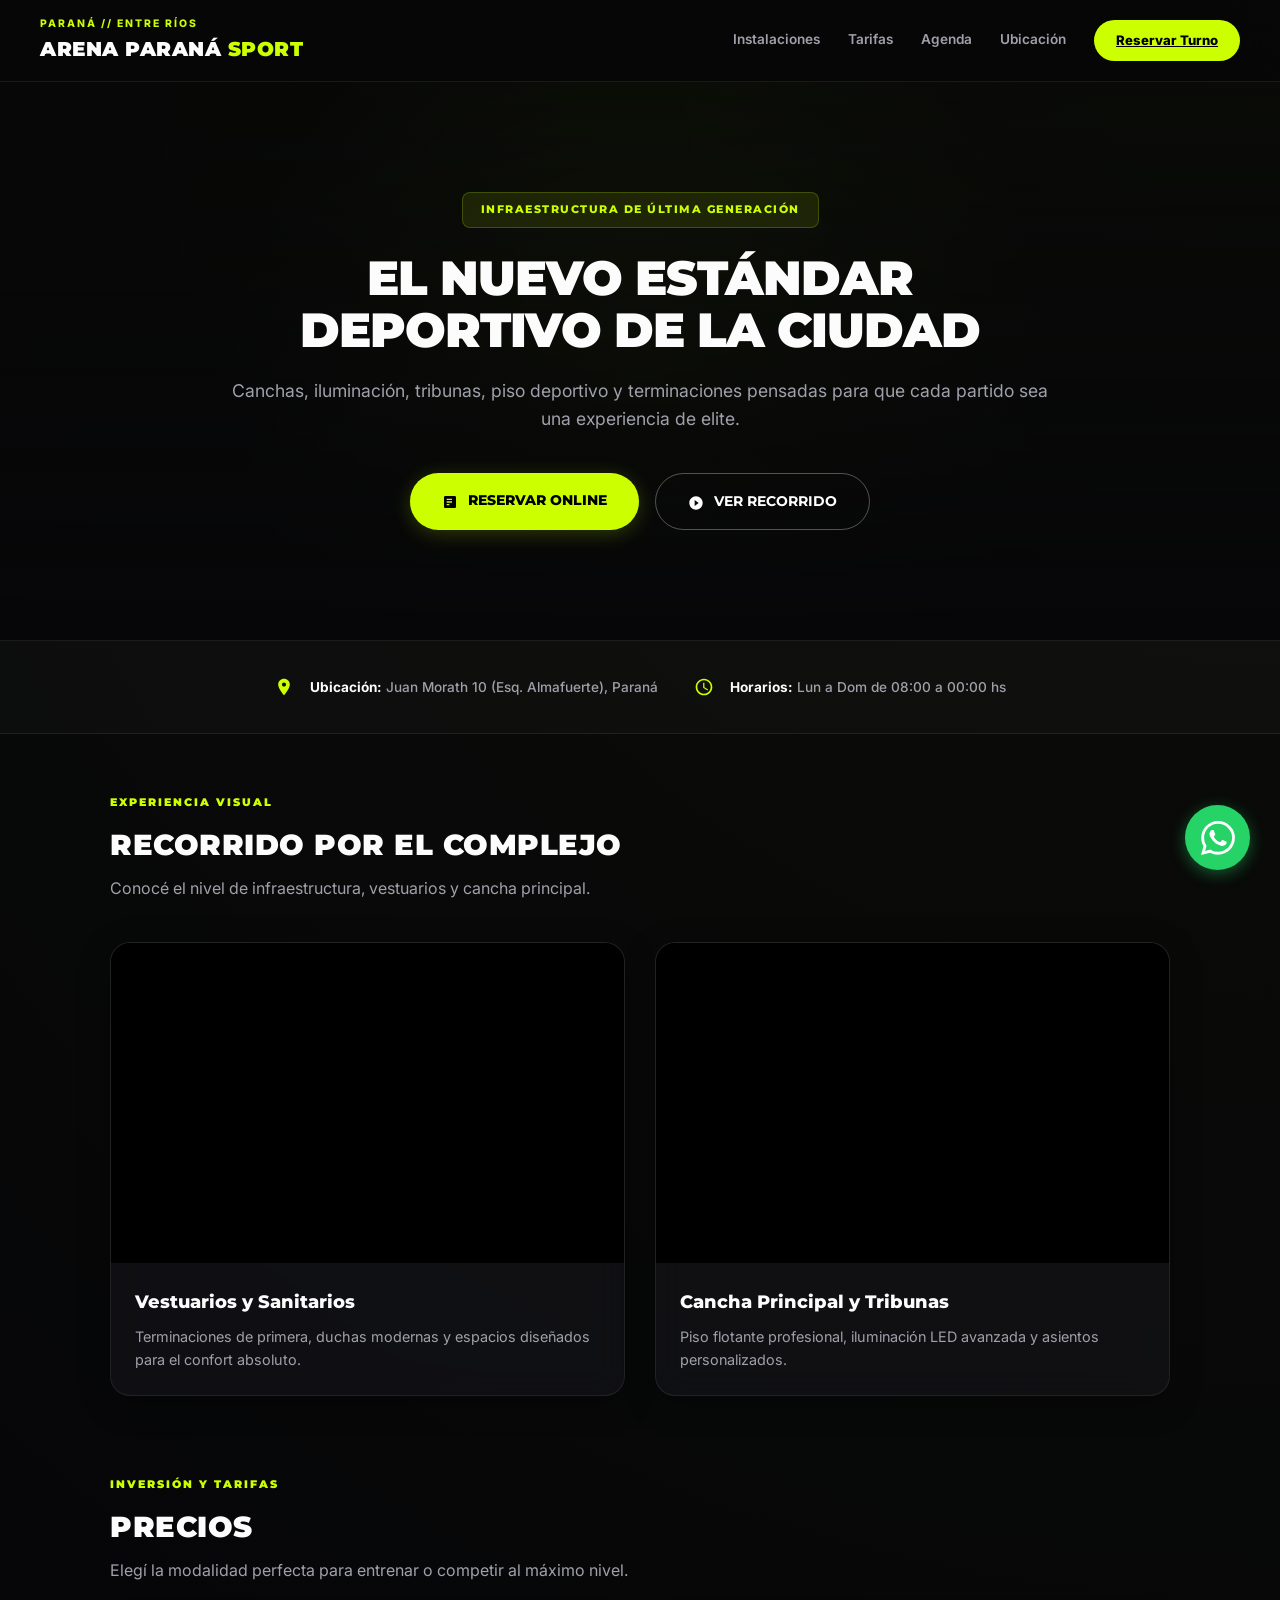
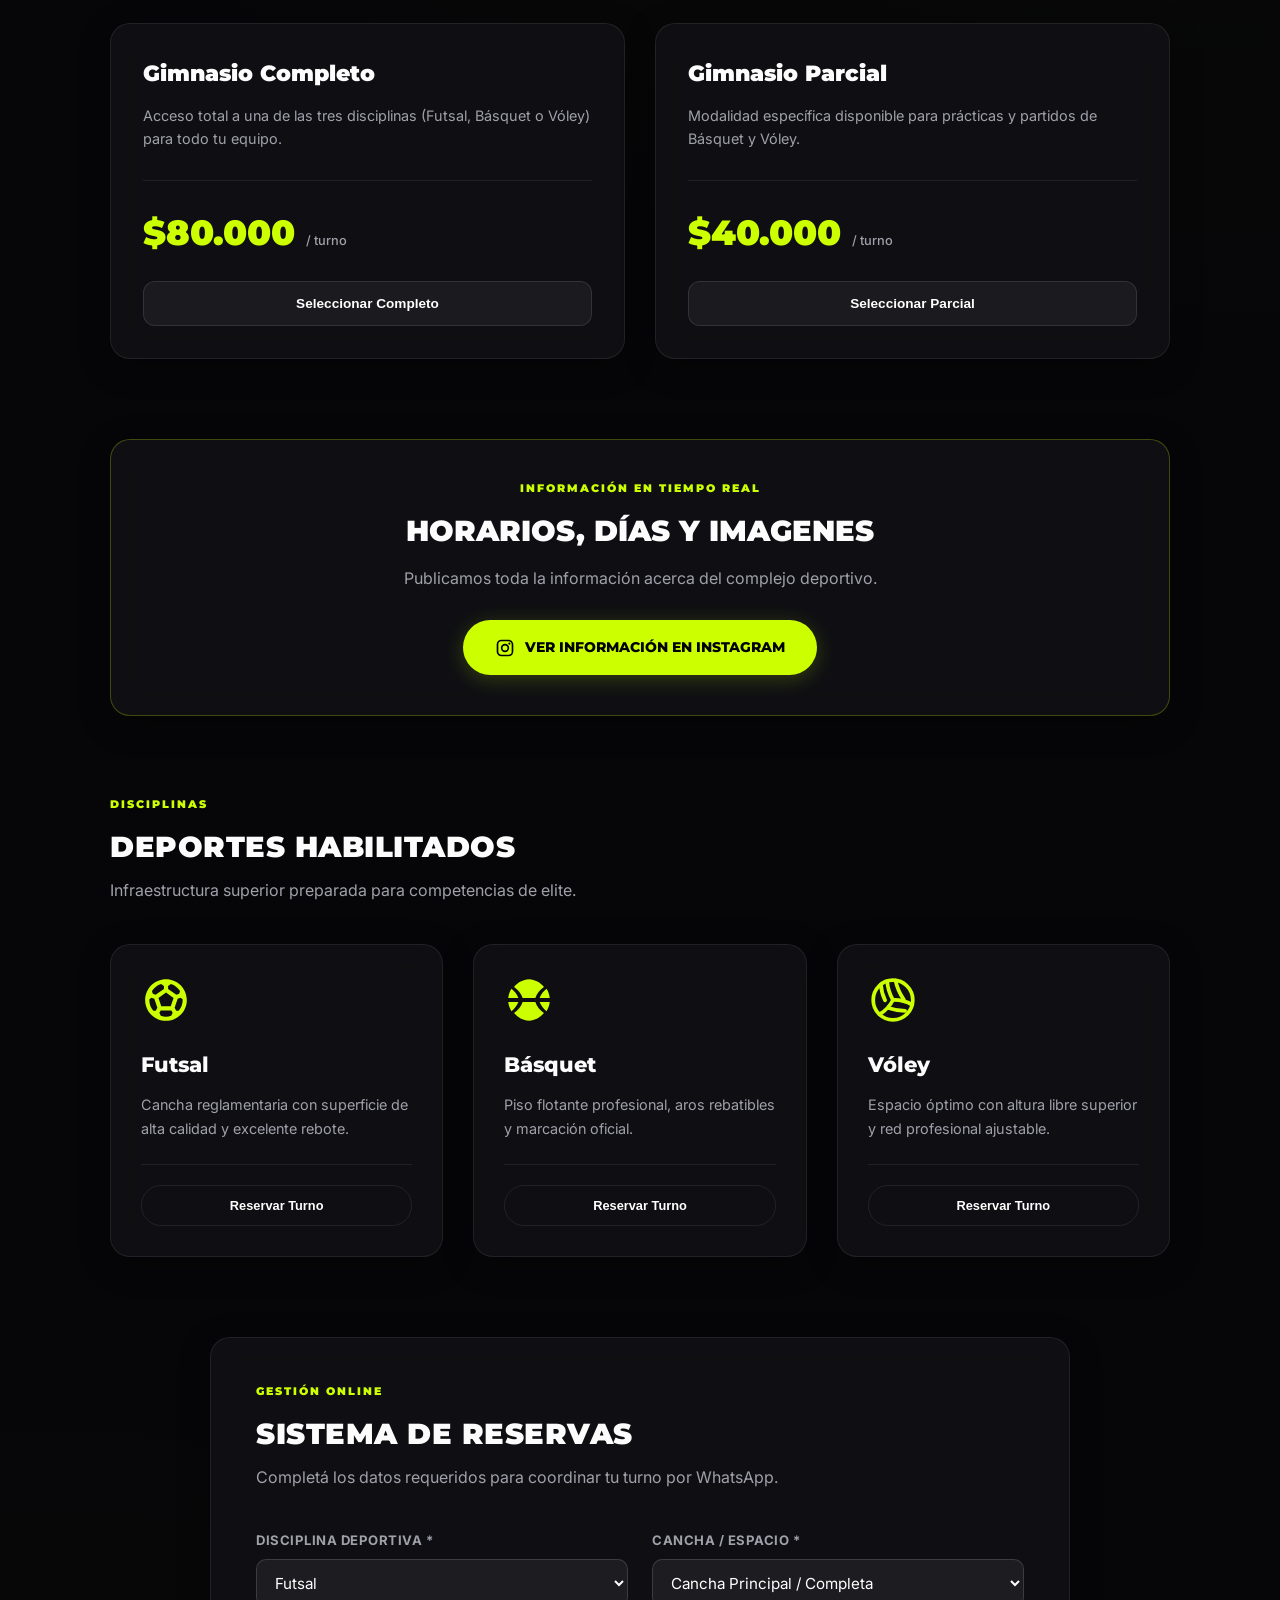
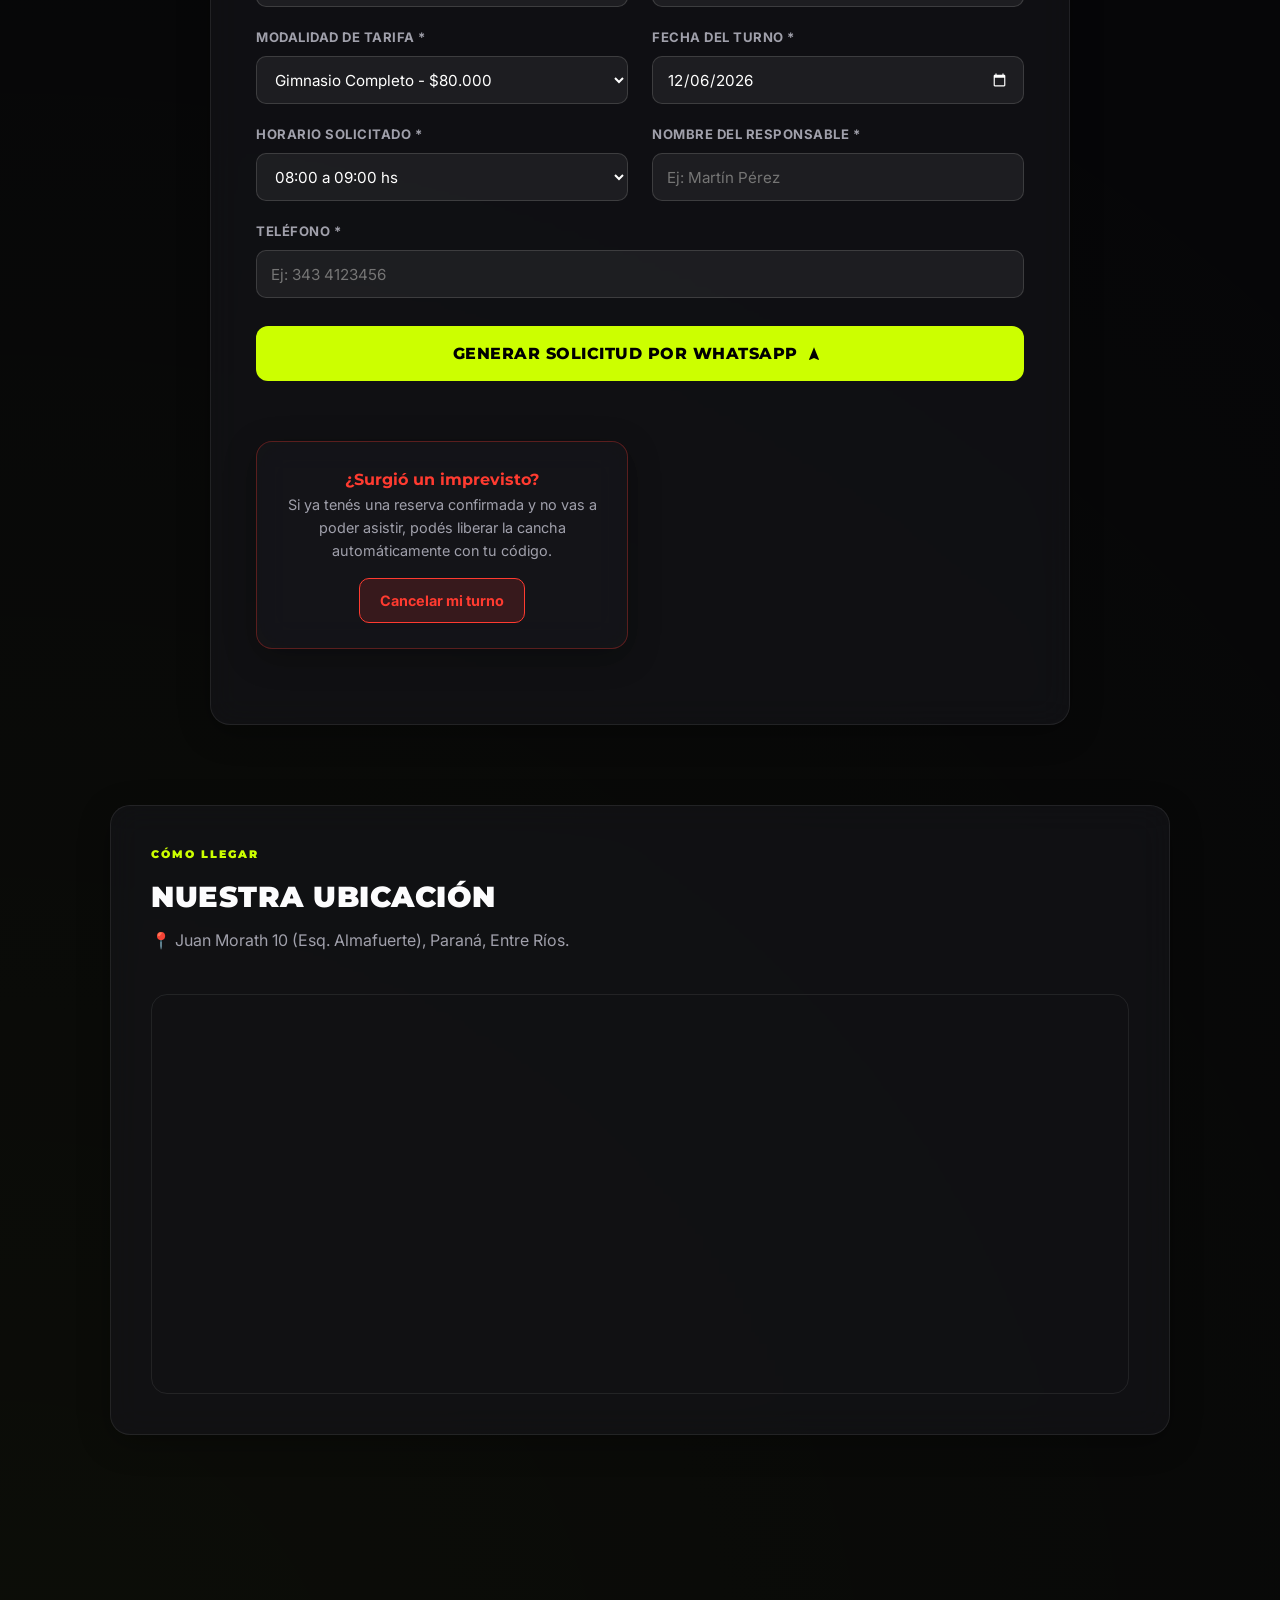
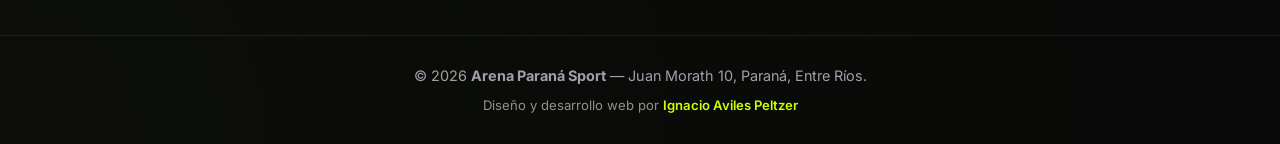
==== commit 165748f6: "Add files via upload" ====
--- a/index.html
+++ b/index.html
@@ -23,7 +23,7 @@
   <link rel="preconnect" href="https://fonts.gstatic.com" crossorigin>
   <link href="https://fonts.googleapis.com/css2?family=Inter:wght@400;500;600&family=Montserrat:wght@700;800;900&display=swap" rel="stylesheet">
 
-  <link rel="stylesheet" href="styles.css?v=33">
+  <link rel="stylesheet" href="styles.css?v=34">
 </head>
 <body>
 
@@ -268,6 +268,15 @@
         </button>
       </form>
       <div id="reservation-success-box" class="reservation-success-box" style="display: none;"></div>
+      <div class="glass-effect" style="margin-top: 40px; padding: 25px; border-radius: 16px; text-align: center; border: 1px solid rgba(255, 59, 48, 0.3);">
+        <h4 style="color: #ff3b30; margin-top: 0; font-family: 'Montserrat', sans-serif;">¿Surgió un imprevisto?</h4>
+        <p style="color: var(--text-muted); font-size: 0.9rem; margin-bottom: 16px;">
+          Si ya tenés una reserva confirmada y no vas a poder asistir, podés liberar la cancha automáticamente con tu código.
+        </p>
+        <a href="cancelar.html" style="display: inline-block; background: rgba(255, 59, 48, 0.15); color: #ff3b30; border: 1px solid #ff3b30; padding: 10px 20px; border-radius: 10px; font-weight: 700; text-decoration: none; font-size: 0.9rem;">
+          Cancelar mi turno
+        </a>
+      </div>
     </section>
 
     <!-- SECCIÓN: Ubicación y Mapa Interactivo -->
@@ -299,6 +308,6 @@
     </div>
   </footer>
 
-  <script src="app.js?v=20"></script>
+  <script src="app.js?v=21"></script>
 </body>
 </html>
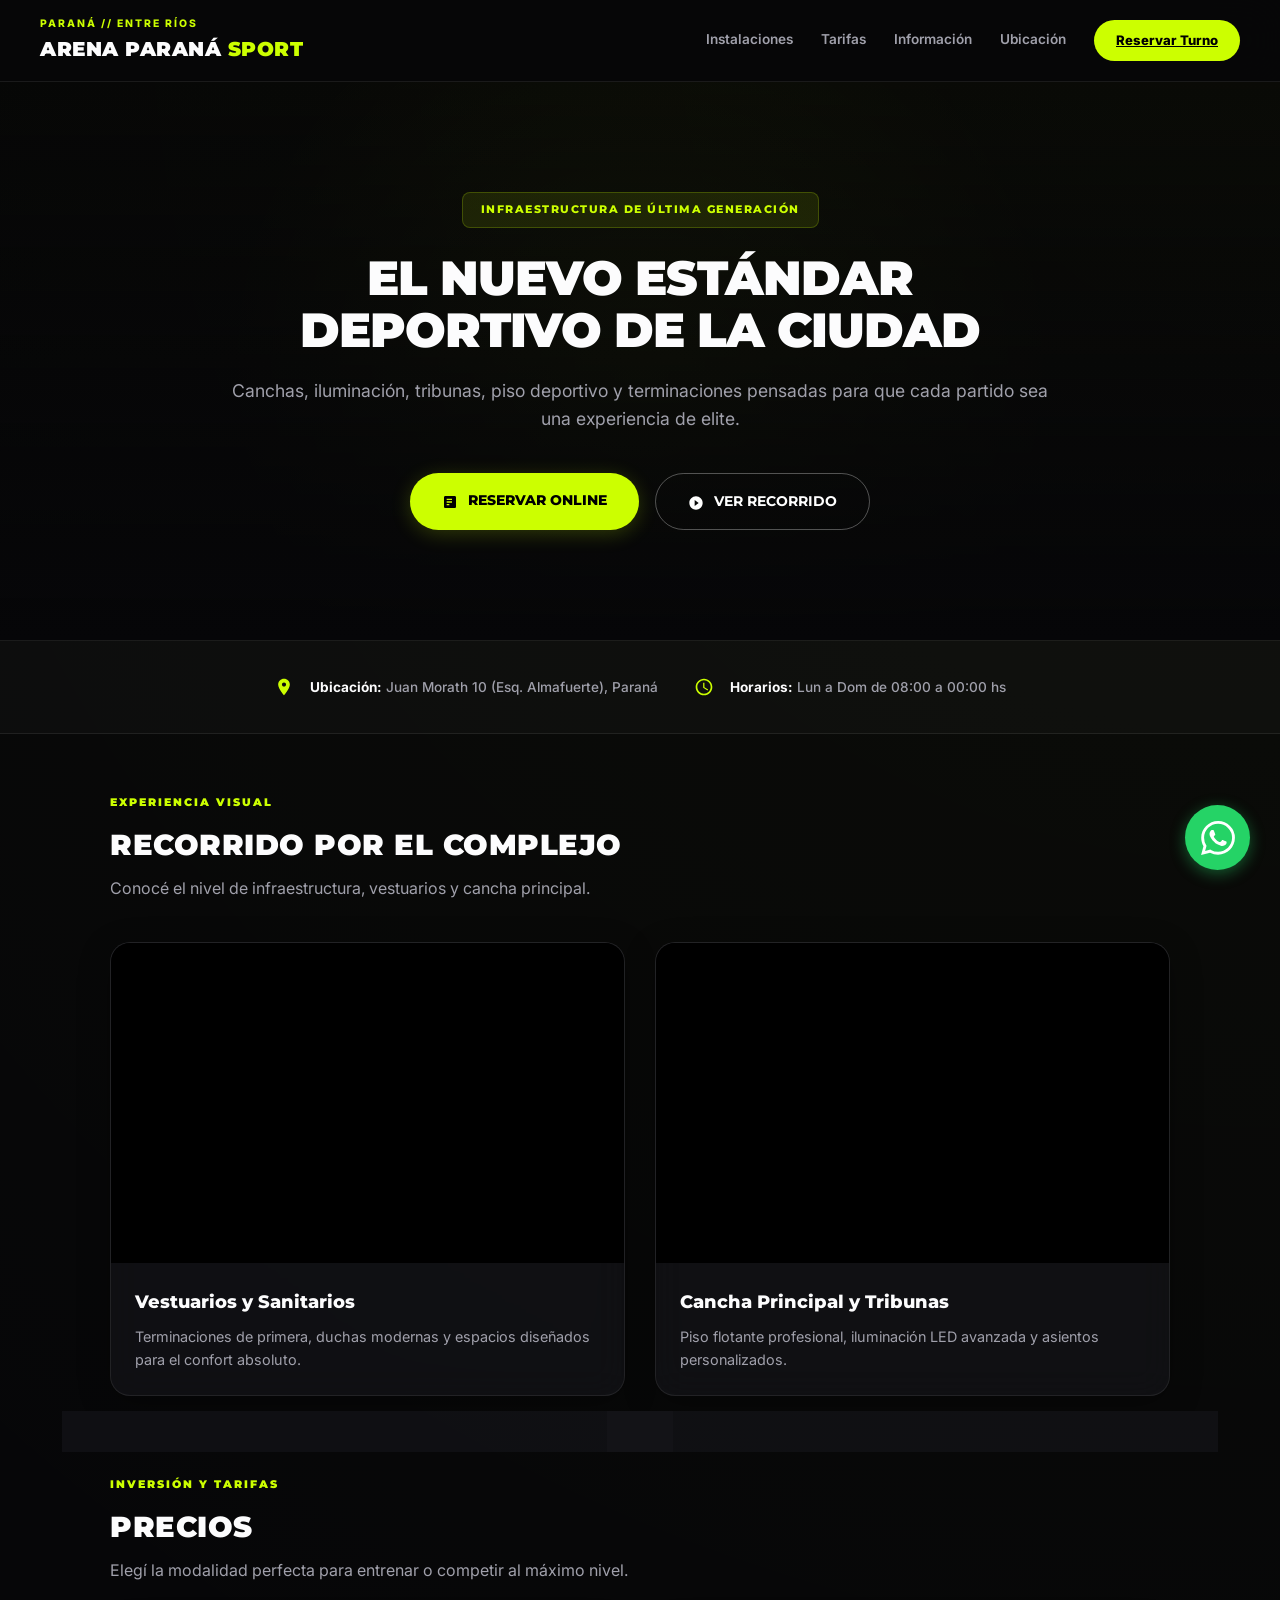
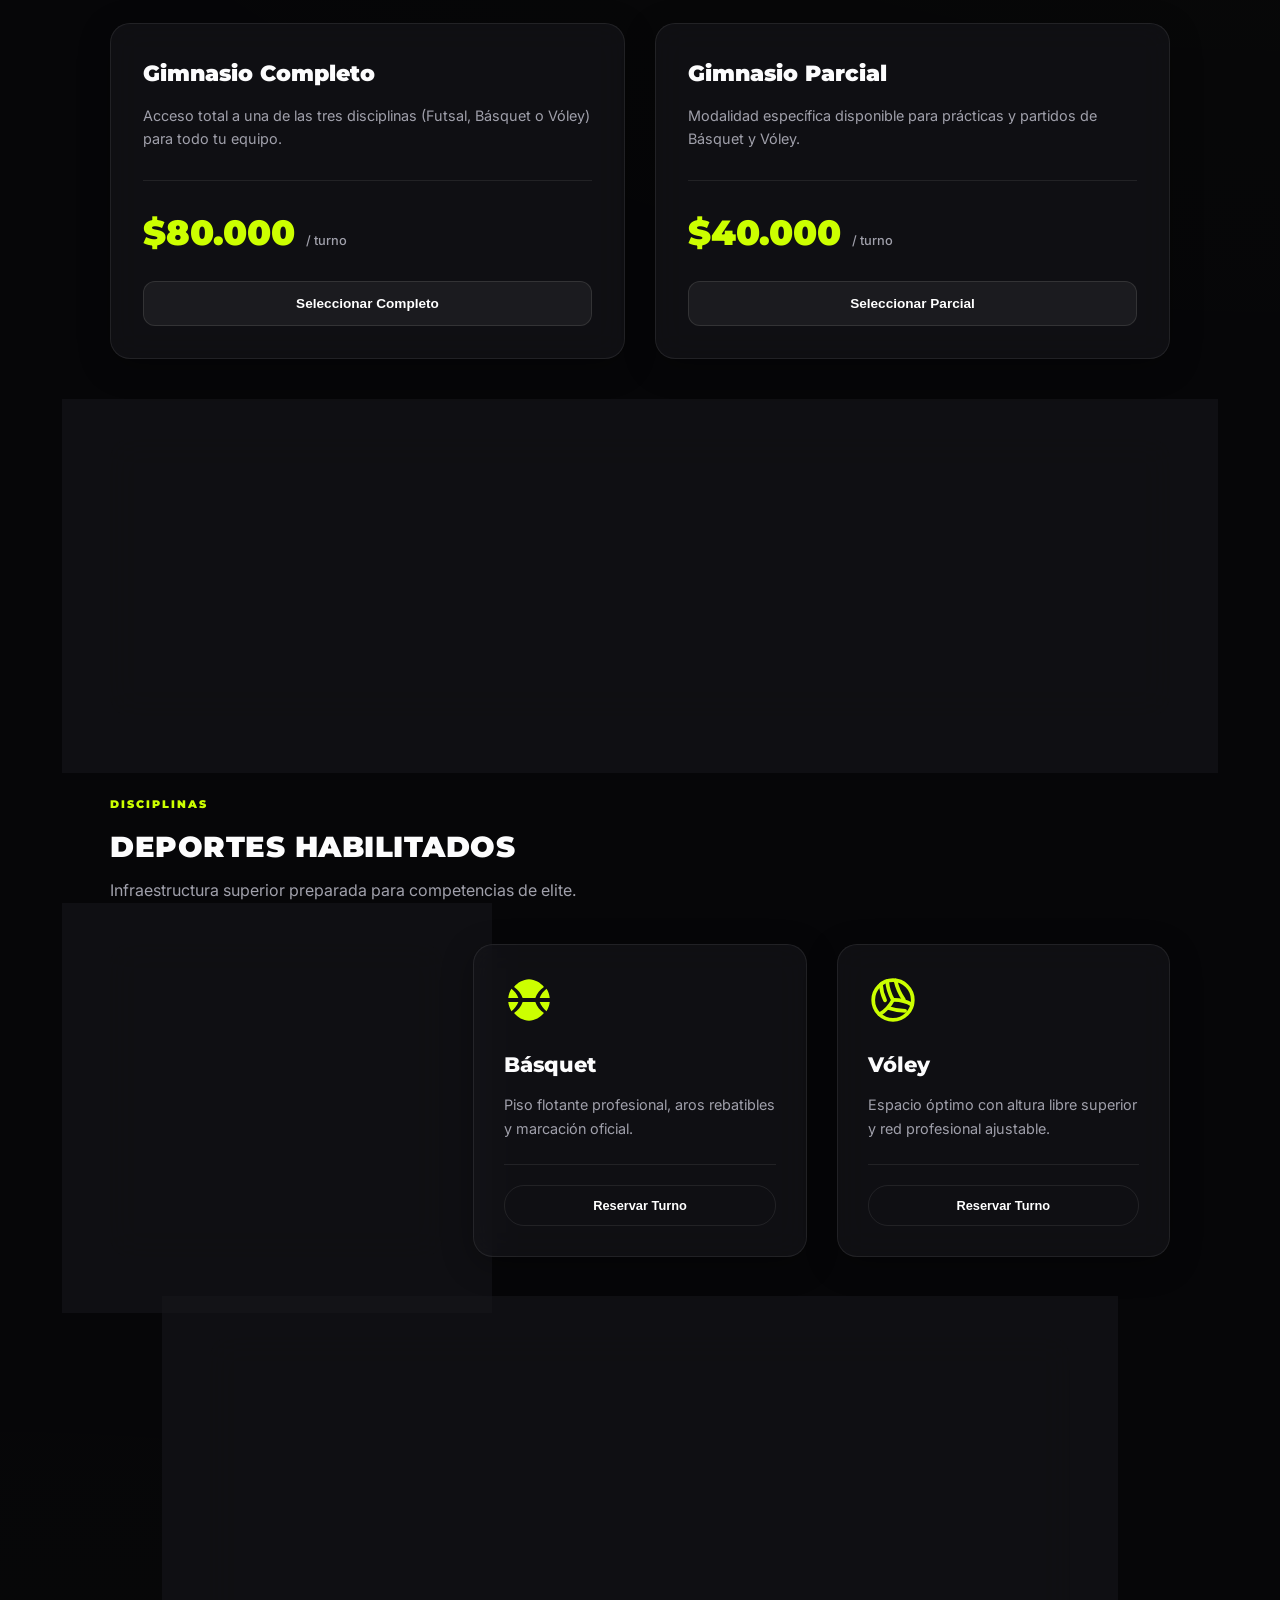
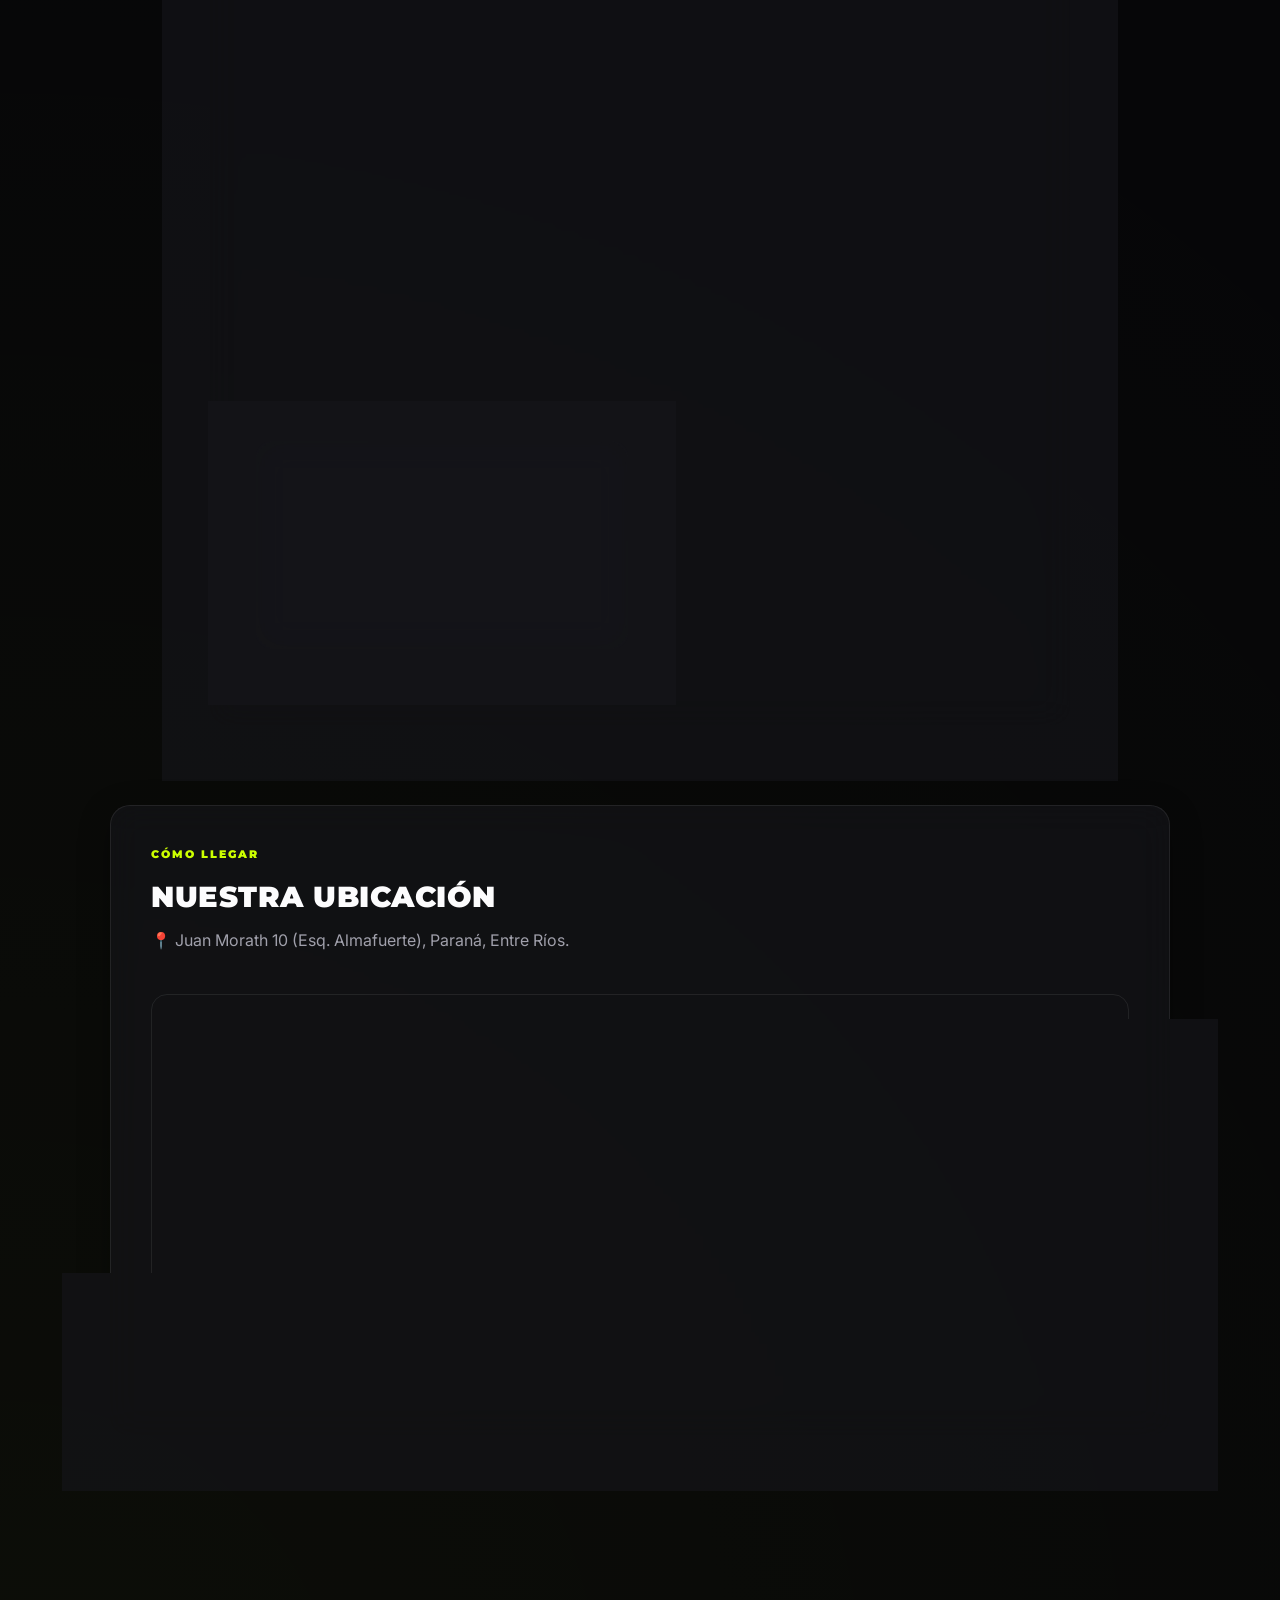
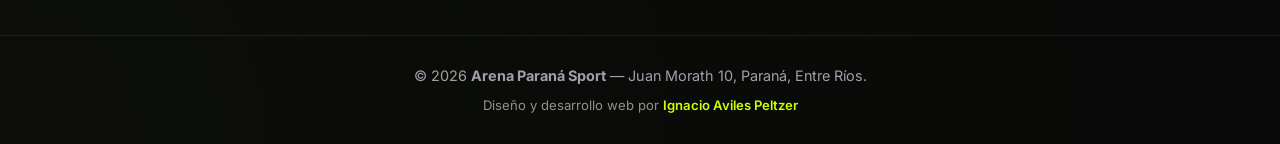
==== commit e52f0f41: "Add files via upload" ====
--- a/index.html
+++ b/index.html
@@ -23,7 +23,7 @@
   <link rel="preconnect" href="https://fonts.gstatic.com" crossorigin>
   <link href="https://fonts.googleapis.com/css2?family=Inter:wght@400;500;600&family=Montserrat:wght@700;800;900&display=swap" rel="stylesheet">
 
-  <link rel="stylesheet" href="styles.css?v=34">
+  <link rel="stylesheet" href="styles.css?v=35">
 </head>
 <body>
 
@@ -51,7 +51,7 @@
       <nav class="nav" id="main-nav">
         <a href="#multimedia" class="nav-item">Instalaciones</a>
         <a href="#precios" class="nav-item">Tarifas</a>
-        <a href="#agenda" class="nav-item">Agenda</a>
+        <a href="#agenda" class="nav-item">Información</a>
         <a href="#ubicacion" class="nav-item">Ubicación</a>
         <a href="#reservas" class="nav-btn">Reservar Turno</a>
       </nav>
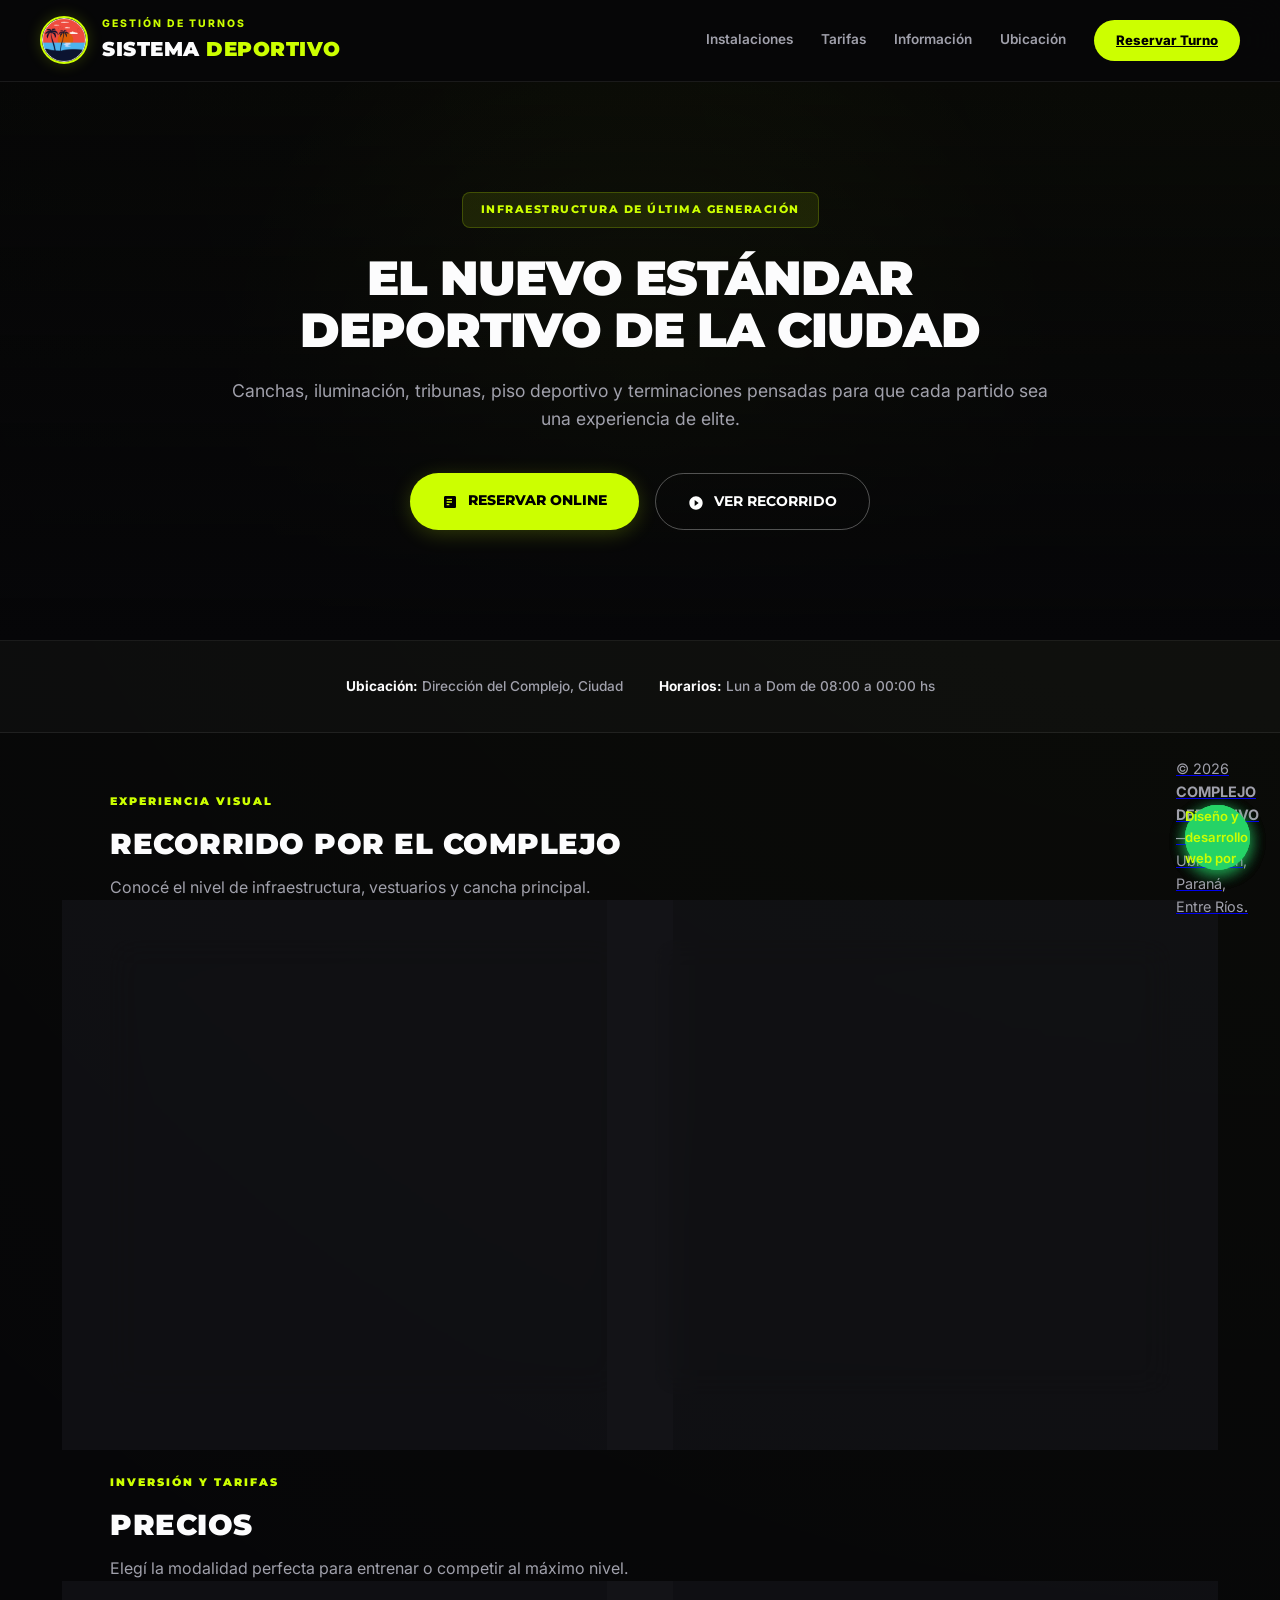
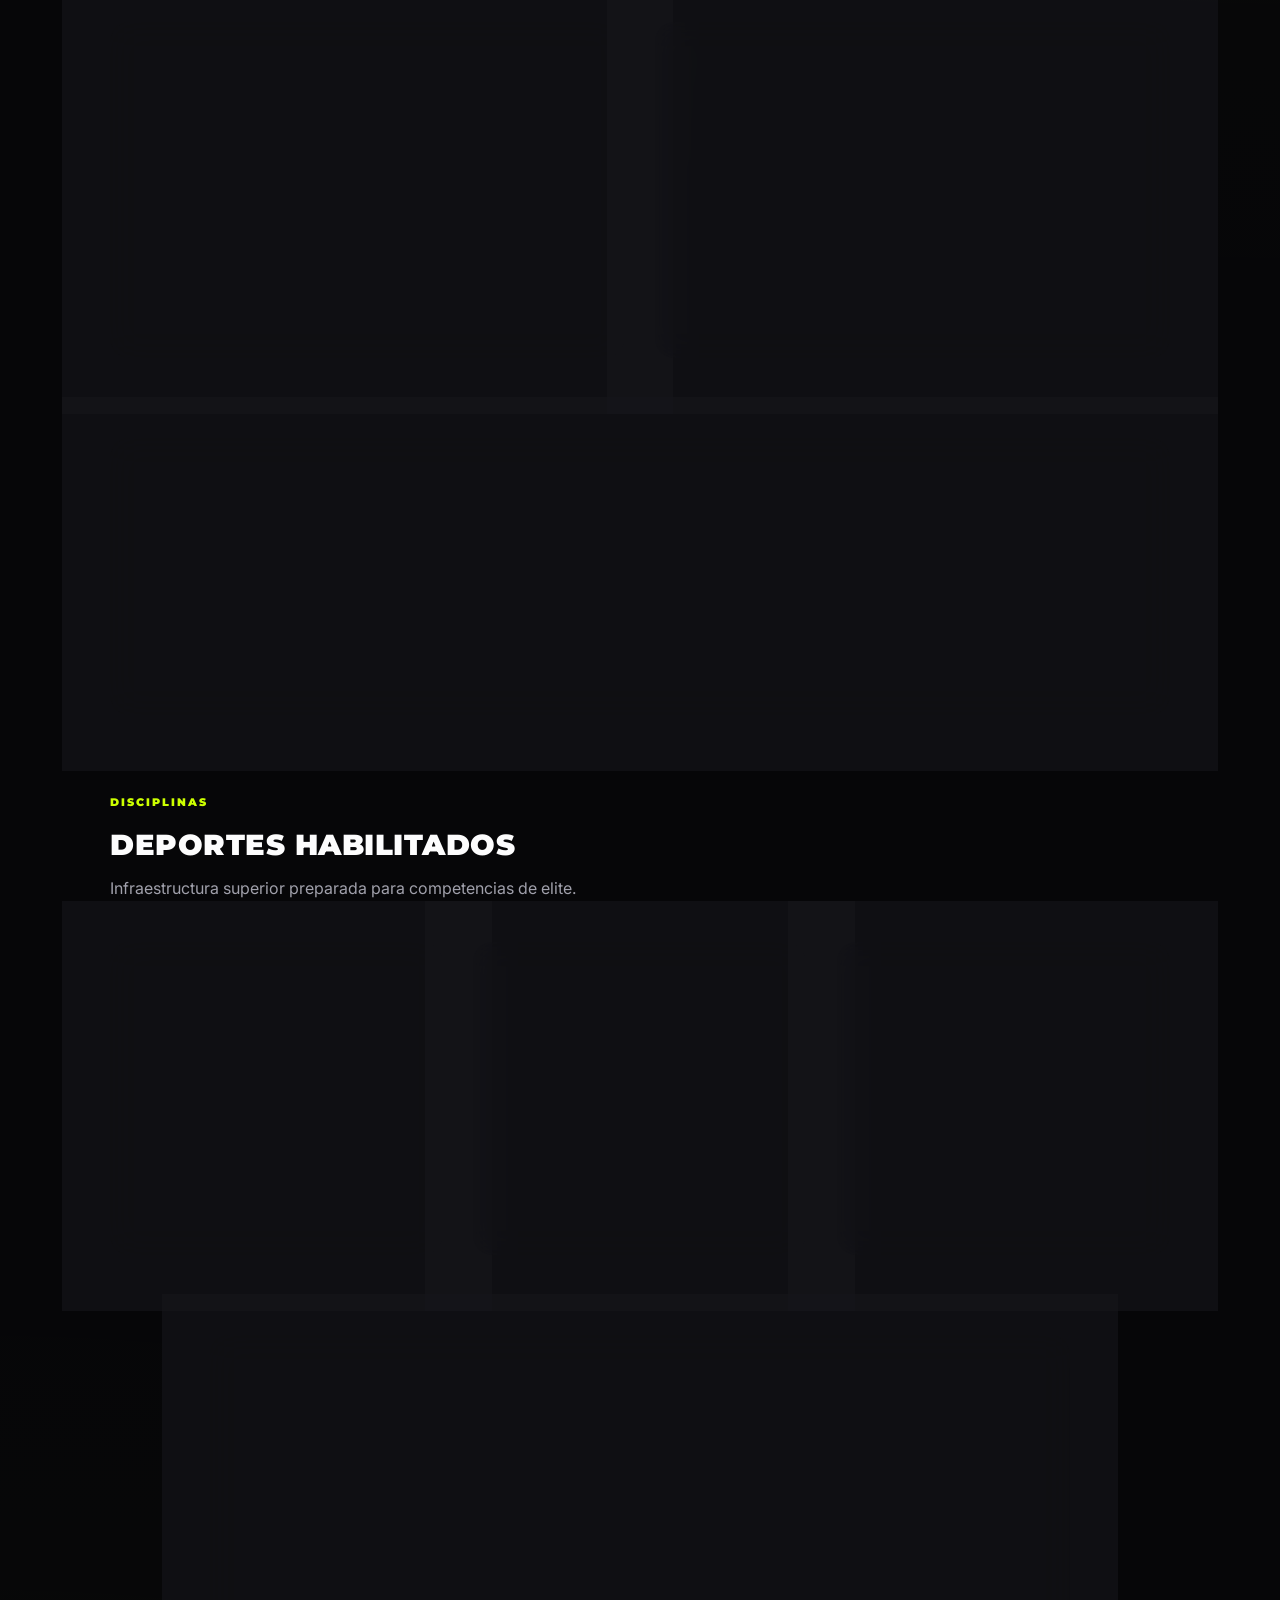
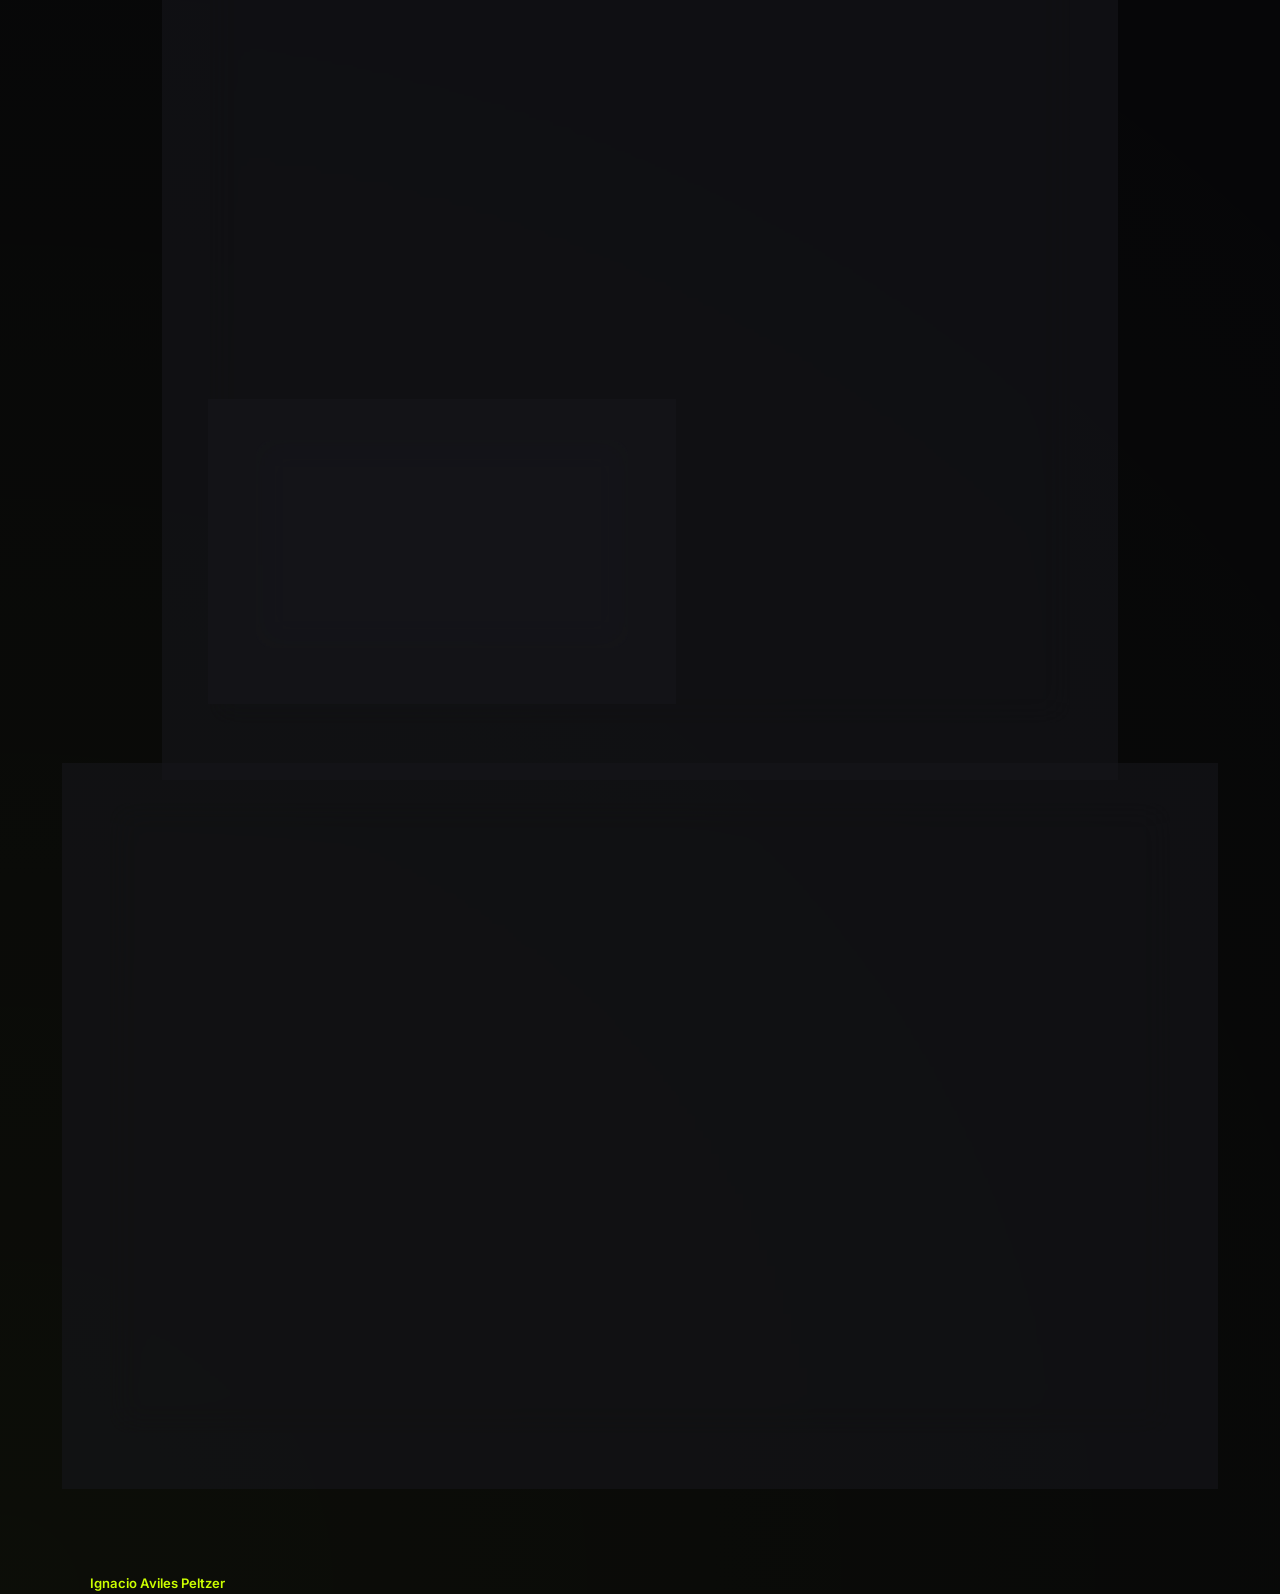
==== commit 717d1469: "Add files via upload" ====
--- a/index.html
+++ b/index.html
@@ -3,20 +3,20 @@
 <head>
   <meta charset="UTF-8">
   <meta name="viewport" content="width=device-width, initial-scale=1.0">
-  <title>Arena Paraná Sport | Complejo Deportivo de Alta Gama</title>
+  <title>[Nombre del Complejo] | Sistema de Reservas Online</title>
   <meta name="description" content="Canchas profesionales de Futsal, Básquet y Vóley en Paraná. Reservá tu turno online al instante.">
   <meta name="theme-color" content="#060608">
 
   <!-- Vista previa al compartir en WhatsApp, Instagram y redes (Open Graph) -->
   <meta property="og:type" content="website">
-  <meta property="og:site_name" content="Arena Paraná Sport">
-  <meta property="og:title" content="Arena Paraná Sport | Complejo Deportivo de Alta Gama">
+  <meta property="og:site_name" content="COMPLEJO DEPORTIVO">
+  <meta property="og:title" content="NOMBRE DEL COMPLEJO | Complejo Deportivo">
   <meta property="og:description" content="Canchas de primer nivel, piso flotante profesional e iluminación LED en Paraná. Reservá tu turno online.">
-  <meta property="og:image" content="https://nachoaviles09.github.io/arena-parana-sport/813021210_18113448151858751_1309644951589697854_n.jpg">
+  <meta property="og:image" content="https://nachoaviles09.github.io/arena-parana-sport/generico.png">
   <meta name="twitter:card" content="summary_large_image">
 
   <!-- Favicon / Logo -->
-  <link rel="icon" type="image/jpeg" href="813021210_18113448151858751_1309644951589697854_n.jpg">
+  <link rel="icon" type="image/jpeg" href="generico.png">
 
   <!-- Google Fonts -->
   <link rel="preconnect" href="https://fonts.googleapis.com">
@@ -31,10 +31,10 @@
   <header class="header">
     <div class="header-container">
       <div class="brand">
-        <img src="813021210_18113448151858751_1309644951589697854_n.jpg" alt="Arena Paraná" class="logo" onerror="this.style.display='none'">
+        <img src="generico.png" alt="COMPLEJO DEPORTIVO" class="logo" onerror="this.style.display='none'">
         <div>
-          <span class="brand-subtitle">PARANÁ // ENTRE RÍOS</span>
-          <h1>ARENA PARANÁ <span>SPORT</span></h1>
+          <span class="brand-subtitle">GESTIÓN DE TURNOS</span>
+          <h1>SISTEMA <span>DEPORTIVO</span></h1>
         </div>
       </div>
 
@@ -79,11 +79,9 @@
   <section class="info-bar reveal">
     <div class="info-container">
       <div class="info-box">
-        <svg viewBox="0 0 24 24" class="icon-svg"><path d="M12 2C8.13 2 5 5.13 5 9c0 5.25 7 13 7 13s7-7.75 7-13c0-3.87-3.13-7-7-7zm0 9.5c-1.38 0-2.5-1.12-2.5-2.5s1.12-2.5 2.5-2.5 2.5 1.12 2.5 2.5-1.12 2.5-2.5 2.5z"/></svg>
-        <span><strong>Ubicación:</strong> Juan Morath 10 (Esq. Almafuerte), Paraná</span>
+        <span><strong>Ubicación:</strong> Dirección del Complejo, Ciudad</span>
       </div>
       <div class="info-box">
-        <svg viewBox="0 0 24 24" class="icon-svg"><path d="M12 2C6.48 2 2 6.48 2 12s4.48 10 10 10 10-4.48 10-10S17.52 2 12 2zm0 18c-4.41 0-8-3.59-8-8s3.59-8 8-8 8 3.59 8 8-3.59 8-8 8zm.5-13H11v6l5.25 3.15.75-1.23-4.5-2.67z"/></svg>
         <span><strong>Horarios:</strong> Lun a Dom de 08:00 a 00:00 hs</span>
       </div>
     </div>
@@ -162,11 +160,11 @@
     <section class="section scrollspy-target" id="agenda">
       <div class="glass-effect reveal" style="padding: 40px 28px; border-radius: 20px; text-align: center; border: 1px solid rgba(204, 255, 0, 0.25);">
         <span class="tag">INFORMACIÓN EN TIEMPO REAL</span>
-        <h3 style="font-size: 1.8rem; font-weight: 900; margin-bottom: 12px;">HORARIOS, DÍAS Y IMAGENES</h3>
+        <h3 style="font-size: 1.8rem; font-weight: 900; margin-bottom: 12px;">HORARIOS, DÍAS E IMAGENES</h3>
         <p style="color: var(--text-muted); max-width: 600px; margin: 0 auto 28px auto; font-size: 1rem;">
           Publicamos toda la información acerca del complejo deportivo.
         </p>
-        <a href="https://www.instagram.com/arenaparanasport/" target="_blank" rel="noopener noreferrer" class="btn-main" style="display: inline-flex; align-items: center; justify-content: center; gap: 10px;">
+        <a href="https://www.instagram.com/ignacioaviles_/" target="_blank" rel="noopener noreferrer" class="btn-main" style="display: inline-flex; align-items: center; justify-content: center; gap: 10px;">
           <svg viewBox="0 0 24 24" style="width: 20px; height: 20px; fill: currentColor;">
             <path d="M7.8 2h8.4C19.4 2 22 4.6 22 7.8v8.4a5.8 5.8 0 0 1-5.8 5.8H7.8C4.6 22 2 19.4 2 16.2V7.8A5.8 5.8 0 0 1 7.8 2m-.2 2A3.6 3.6 0 0 0 4 7.6v8.8C4 18.39 5.61 20 7.6 20h8.8a3.6 3.6 0 0 0 3.6-3.6V7.6C20 5.61 18.39 4 16.4 4H7.6m9.65 1.5a1.25 1.25 0 0 1 1.25 1.25A1.25 1.25 0 0 1 17.25 8 1.25 1.25 0 0 1 16 6.75a1.25 1.25 0 0 1 1.25-1.25M12 7a5 5 0 0 1 5 5 5 5 0 0 1-5 5 5 5 0 0 1-5-5 5 5 0 0 1 5-5m0 2a3 3 0 0 0-3 3 3 3 0 0 0 3 3 3 3 0 0 0 3-3 3 3 0 0 0-3-3Z"/>
           </svg>
@@ -201,10 +199,10 @@
           <div class="field focus-effect">
             <label>Disciplina Deportiva *</label>
             <select id="res-sport" required>
-            <option value="Futsal">Futsal</option>
-            <option value="Básquet">Básquet</option>
-            <option value="Vóley">Vóley</option>
-          </select>
+              <option value="Futsal">Futsal</option>
+              <option value="Básquet">Básquet</option>
+              <option value="Vóley">Vóley</option>
+            </select>
           </div>
 
           <div class="field focus-effect">
@@ -232,22 +230,7 @@
           <div class="field focus-effect">
             <label>Horario Solicitado *</label>
             <select id="res-time" required>
-              <option value="08:00 a 09:00 hs">08:00 a 09:00 hs</option>
-              <option value="09:00 a 10:00 hs">09:00 a 10:00 hs</option>
-              <option value="10:00 a 11:00 hs">10:00 a 11:00 hs</option>
-              <option value="11:00 a 12:00 hs">11:00 a 12:00 hs</option>
-              <option value="12:00 a 13:00 hs">12:00 a 13:00 hs</option>
-              <option value="13:00 a 14:00 hs">13:00 a 14:00 hs</option>
-              <option value="14:00 a 15:00 hs">14:00 a 15:00 hs</option>
-              <option value="15:00 a 16:00 hs">15:00 a 16:00 hs</option>
-              <option value="16:00 a 17:00 hs">16:00 a 17:00 hs</option>
-              <option value="17:00 a 18:00 hs">17:00 a 18:00 hs</option>
-              <option value="18:00 a 19:00 hs">18:00 a 19:00 hs</option>
-              <option value="19:00 a 20:00 hs">19:00 a 20:00 hs</option>
-              <option value="20:00 a 21:00 hs">20:00 a 21:00 hs</option>
-              <option value="21:00 a 22:00 hs">21:00 a 22:00 hs</option>
-              <option value="22:00 a 23:00 hs">22:00 a 23:00 hs</option>
-              <option value="23:00 a 00:00 hs">23:00 a 00:00 hs</option>
+
             </select>
           </div>
 
@@ -284,7 +267,7 @@
       <div class="section-title">
         <span class="tag">CÓMO LLEGAR</span>
         <h3>NUESTRA UBICACIÓN</h3>
-        <p>📍 Juan Morath 10 (Esq. Almafuerte), Paraná, Entre Ríos.</p>
+        <p>📍 Ubicacion del complejo deportivo.</p>
       </div>
       <div class="map-container">
         <iframe src="https://www.google.com/maps/embed?pb=!1m18!1m12!1m3!1d3392.793740268579!2d-60.50508542340578!3d-31.748530312384767!2m3!1f0!2f0!3f0!3m2!1i1024!2i768!4f13.1!3m3!1m2!1s0x95b4529db7198bb7%3A0x6b44dd3c713b1856!2sJuan%20Morath%2010%2C%20Paran%C3%A1%2C%20Entre%20R%C3%ADos!5e0!3m2!1ses-419!2sar!4v1700000000000!5m2!1ses-419!2sar" allowfullscreen="" loading="lazy" referrerpolicy="no-referrer-when-downgrade"></iframe>
@@ -294,20 +277,21 @@
   </main>
 
   <!-- Botón Flotante de WhatsApp -->
-  <a href="https://wa.me/5493434717233?text=¡Hola!%20Quiero%20consultar%20sobre%20Arena%20Paraná%20Sport%20🏆" target="_blank" class="whatsapp-float reveal delay-2" aria-label="Contactar por WhatsApp" data-whatsapp-number="5493434717233">
-    <svg viewBox="0 0 24 24" style="width:34px; height:34px; fill:#fff;"><path d="M17.472 14.382c-.297-.149-1.758-.867-2.03-.967-.273-.099-.471-.148-.67.15-.197.297-.767.966-.94 1.164-.173.199-.347.223-.644.075-.297-.15-1.255-.463-2.39-1.475-.883-.788-1.48-1.761-1.653-2.059-.173-.297-.018-.458.13-.606.134-.133.298-.347.446-.52.149-.174.198-.298.298-.497.099-.198.05-.371-.025-.52-.075-.149-.669-1.612-.916-2.207-.242-.579-.487-.5-.669-.51a12.8 12.8 0 0 0-.57-.01c-.198 0-.52.074-.792.372-.272.297-1.04 1.016-1.04 2.479 0 1.462 1.065 2.875 1.213 3.074.149.198 2.096 3.2 5.077 4.487.709.306 1.262.489 1.694.625.712.227 1.36.195 1.871.118.571-.085 1.758-.719 2.006-1.413.248-.694.248-1.289.173-1.413-.074-.124-.272-.198-.57-.347m-5.421 7.403h-.004a9.87 9.87 0 0 1-5.031-1.378l-.361-.214-3.741.982.998-3.648-.235-.374a9.86 9.86 0 0 1-1.51-5.26c.001-5.45 4.436-9.884 9.888-9.884 2.64 0 5.122 1.03 6.988 2.898a9.825 9.825 0 0 1 2.893 6.994c-.003 5.45-4.437 9.884-9.885 9.884m8.413-18.297A11.815 11.815 0 0 0 12.05 0C5.495 0 .16 5.335.157 11.892c0 2.096.547 4.142 1.588 5.945L.057 24l6.305-1.654a11.882 11.882 0 0 0 5.683 1.448h.005c6.554 0 11.89-5.335 11.893-11.893a11.821 11.821 0 0 0-3.48-8.413Z"/></svg>
-  </a>
+  <a href="https://wa.me/5493434717233?text=¡Hola!%20Quiero%20hacer%20una%20consulta" target="_blank" class="whatsapp-float reveal delay-2" aria-label="Contactar por WhatsApp" data-whatsapp-number="5493434717233">
+    <svg viewBox="0 0 24 24" style="width:34px; height:34px; fill:#fff;"><path d="M17.472 14.382c-.297-.149-1.758-.867-2.03-.967-.273-.099-.471-.148-.67.15-.197.297-.767.966-.94 1.164-.173.199-.347.223-.644.075-.297-.15-1.255-.463-2.39-1.475-.883-.788-1.48-1.761-1.653-2.059-.173-.297-.018-.458.13-.606.134-.133.298-.347.446-.52.149-.174.198-.298.298-.497.099-.198.05-.371-.025-.52-.075-.149-.669-1.612-.916-2.207 -.242-.579 -.487 -.5 -.669 -.51a12.8 12.8 0 0 0 -.57 -.01c -.198 0 -.52 .074 -.792 .372 -.２７２ .２９７ -１.０４ １.０１６ -１.０４ ２.４７９ ０ １.４６２ １.０６５ ２.８７５ １.２１３ ３.０７４ .１４９ .１９８ ２.０９６ ３.２ ５.０７７ ４.４８７ .７０９ .３０６ １.２６２ .４８９ １.６９４ .６²⁵ .７¹² .²²⁷ １.³⁶ .¹⁹⁵ １.⁸⁷₁ .¹¹⁸ .⁵⁷₁ -.⁰⁸⁵ １.⁷⁵⁸ -.⁷¹⁹ ２.₀₀₆ -₁._₄₁₃ .₂₄₈ -.₆₉₄ .₂₄₈ -₁._₂₈₉ .₁₇₃ -₁._₄₁₃ -.₀₇₄ -.₁₂₄ -.₂₇₂ -.₁₉₈ -.៥₇ -._₃₄₇m -៥._⁴²¹ ⁷._⁴₀³h -._₀₀⁴a⁹._⁸⁷ ⁹._⁸⁷ ₀ ₀ ᵗ¹-⁵._⁰³¹-¹._³⁷⁸l -._³⁶¹-._²¹⁴-³._⁷⁴¹ ._९८² ._९९८-³._६४⁸-._²³⁵-._³⁷⁴a⁹._⁸⁶ ⁹._⁸⁶ ₀ ᵗ¹-¹._៥¹-៥._²⁶c .₀₀¹-៥._⁴៥ Ͷ.^Ͷ^Ͷ^Ͷ^Ͷ^Ͷ^Ͷ^Ͷ^Ͷ^Ͷ^Ͷ^Ͷ^Ͷ^Ͷ^Ͷ^Ͷ^Ͷ^Ͷ^Ͷ^Ͷ^Ͷ^Ͳ ^Ͳ ^Ͳ ^Ͳ ^Ͳ ^Ͳ ^Ͳ ^Ͳ ^Ͳ ^Ͳ ^Ͳ ^Ͳ ^Ͳ ^Ͳ ^Ͳ ^Ͳ ^Ͳ ^Ͳ ^Ͳ ^Ͳ ^Ͳ ^Ͳ ^Ͳ ^ͺ ^
 
   <!-- Footer -->
   <footer class="site-footer">
     <div class="footer-content">
-      <p class="footer-brand">© 2026 <strong>Arena Paraná Sport</strong> — Juan Morath 10, Paraná, Entre Ríos.</p>
+      <p class="footer-brand">© 2026 <strong>COMPLEJO DEPORTIVO</strong> — Ubicación, Paraná, Entre Ríos.</p>
       <p class="dev-credits">
         Diseño y desarrollo web por <a href="https://github.com" target="_blank" rel="noopener noreferrer">Ignacio Aviles Peltzer</a>
       </p>
     </div>
   </footer>
 
-  <script src="app.js?v=21"></script>
+<script src="config.js?v=1"></script>
+<script src="app.js?v=22"></script>
+
 </body>
 </html>
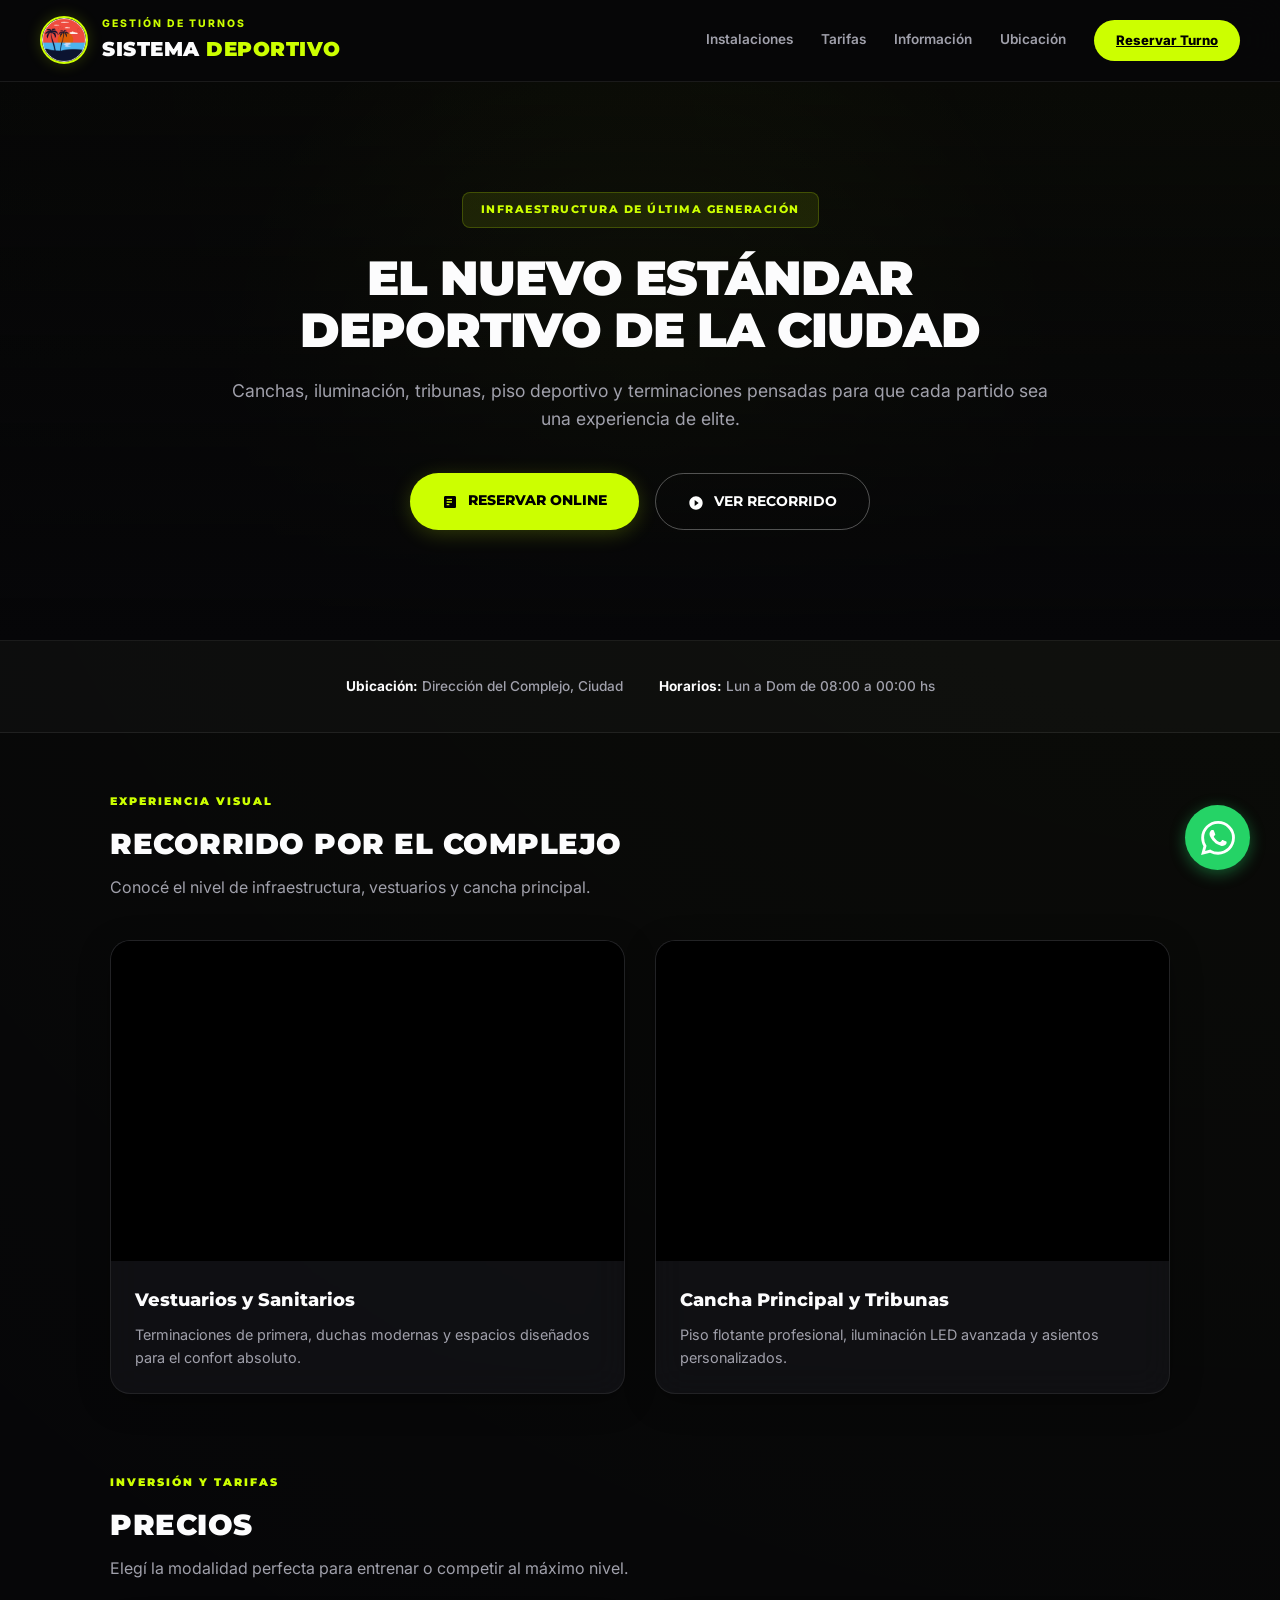
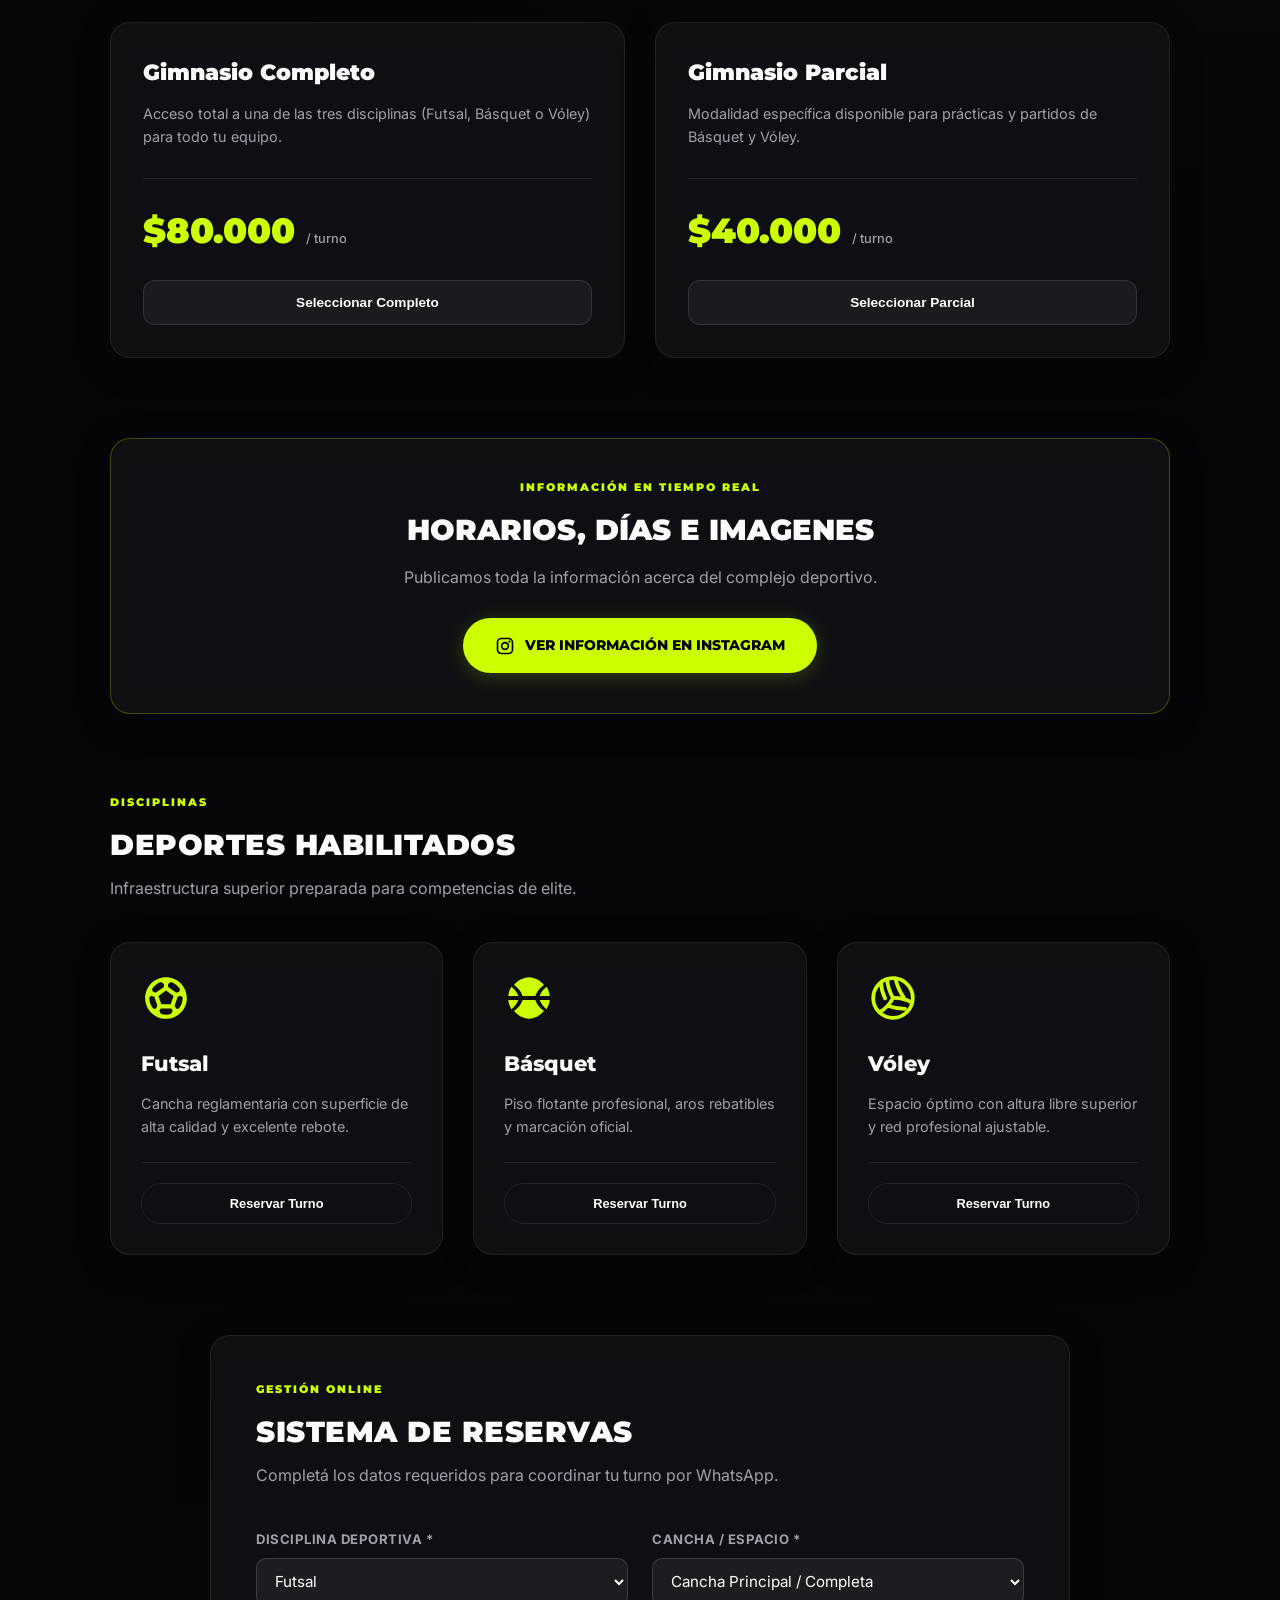
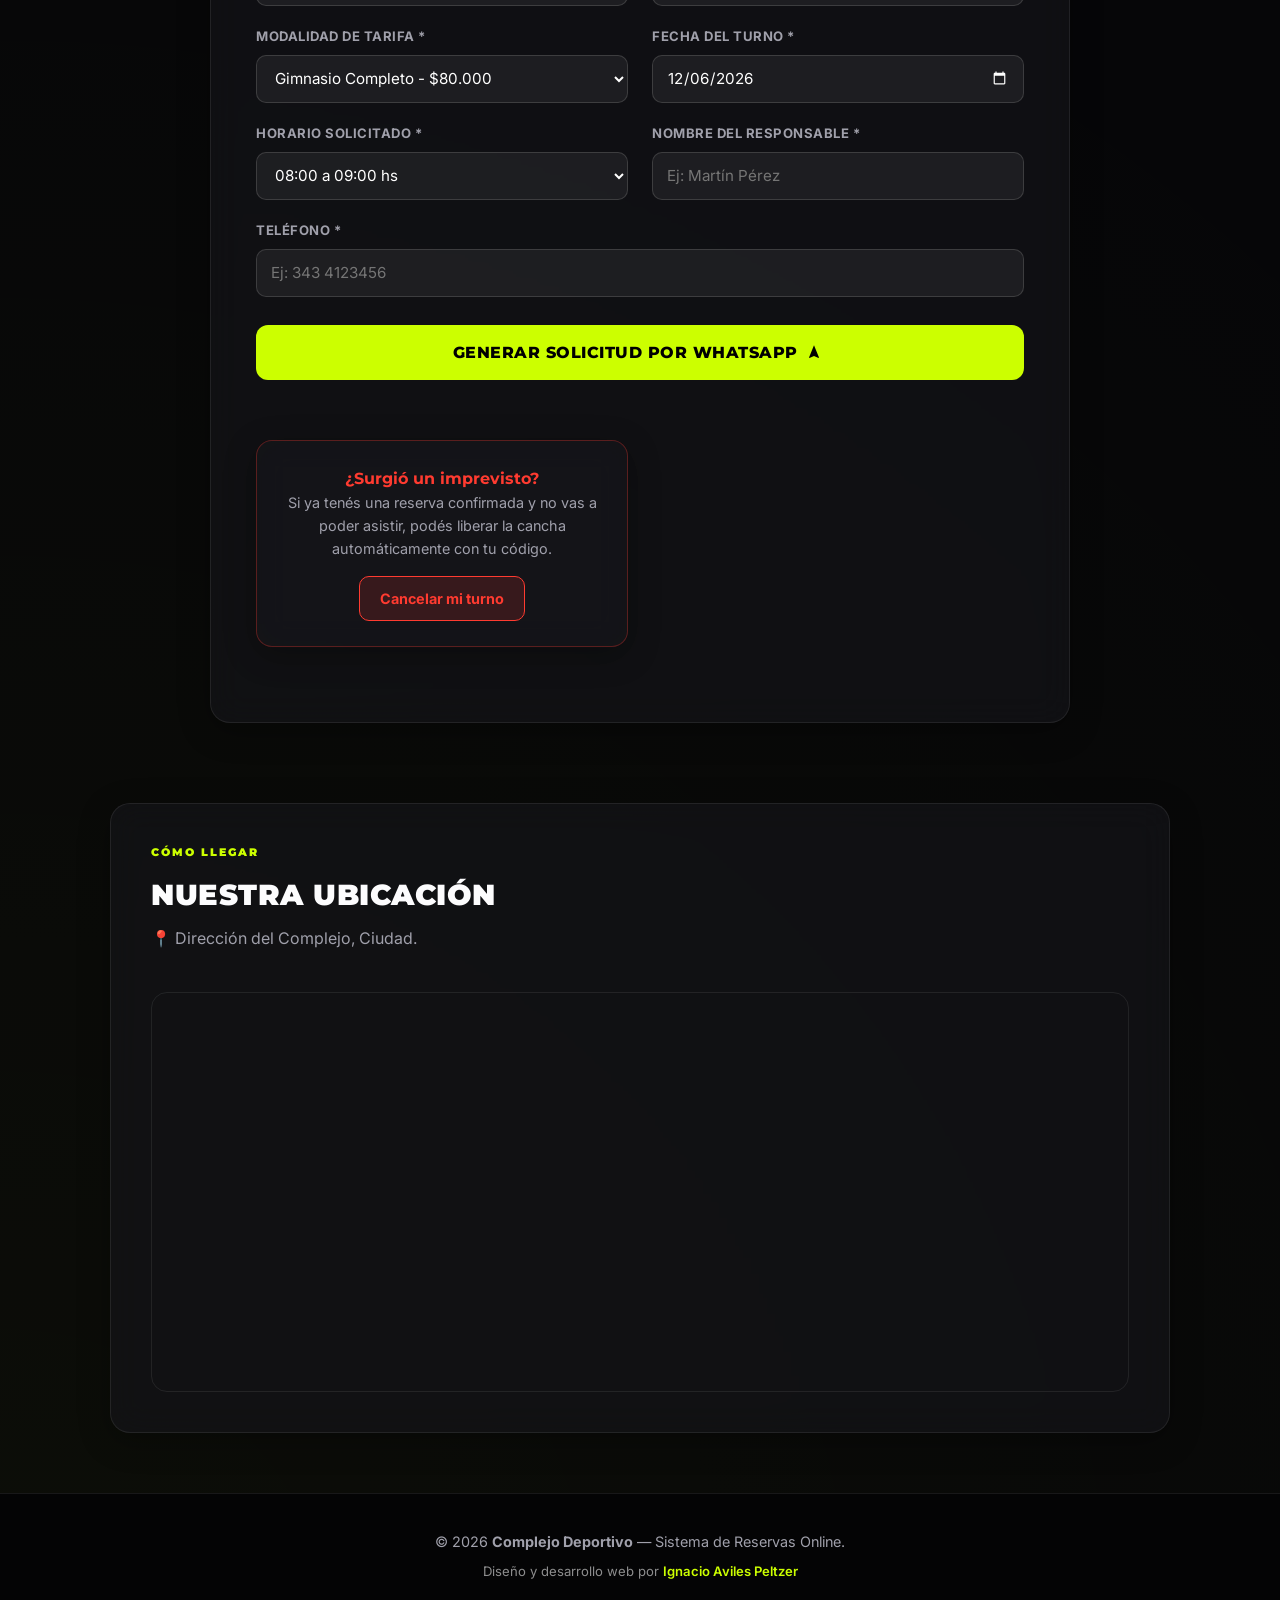
==== commit e1e3c075: "Add files via upload" ====
--- a/index.html
+++ b/index.html
@@ -23,7 +23,7 @@
   <link rel="preconnect" href="https://fonts.gstatic.com" crossorigin>
   <link href="https://fonts.googleapis.com/css2?family=Inter:wght@400;500;600&family=Montserrat:wght@700;800;900&display=swap" rel="stylesheet">
 
-  <link rel="stylesheet" href="styles.css?v=35">
+  <link rel="stylesheet" href="styles.css?v=36">
 </head>
 <body>
 
@@ -164,7 +164,7 @@
         <p style="color: var(--text-muted); max-width: 600px; margin: 0 auto 28px auto; font-size: 1rem;">
           Publicamos toda la información acerca del complejo deportivo.
         </p>
-        <a href="https://www.instagram.com/ignacioaviles_/" target="_blank" rel="noopener noreferrer" class="btn-main" style="display: inline-flex; align-items: center; justify-content: center; gap: 10px;">
+        <a href="https://www.instagram.com/nachoaviles_/" target="_blank" rel="noopener noreferrer" class="btn-main" style="display: inline-flex; align-items: center; justify-content: center; gap: 10px;">
           <svg viewBox="0 0 24 24" style="width: 20px; height: 20px; fill: currentColor;">
             <path d="M7.8 2h8.4C19.4 2 22 4.6 22 7.8v8.4a5.8 5.8 0 0 1-5.8 5.8H7.8C4.6 22 2 19.4 2 16.2V7.8A5.8 5.8 0 0 1 7.8 2m-.2 2A3.6 3.6 0 0 0 4 7.6v8.8C4 18.39 5.61 20 7.6 20h8.8a3.6 3.6 0 0 0 3.6-3.6V7.6C20 5.61 18.39 4 16.4 4H7.6m9.65 1.5a1.25 1.25 0 0 1 1.25 1.25A1.25 1.25 0 0 1 17.25 8 1.25 1.25 0 0 1 16 6.75a1.25 1.25 0 0 1 1.25-1.25M12 7a5 5 0 0 1 5 5 5 5 0 0 1-5 5 5 5 0 0 1-5-5 5 5 0 0 1 5-5m0 2a3 3 0 0 0-3 3 3 3 0 0 0 3 3 3 3 0 0 0 3-3 3 3 0 0 0-3-3Z"/>
           </svg>
@@ -261,13 +261,13 @@
         </a>
       </div>
     </section>
-
+    
     <!-- SECCIÓN: Ubicación y Mapa Interactivo -->
-    <section class="section location-section glass-effect reveal delay-1" id="ubicacion">
+    <section class="section location-section glass-effect reveal delay-1" id="ubicacion" style="margin-bottom: 0;">
       <div class="section-title">
         <span class="tag">CÓMO LLEGAR</span>
         <h3>NUESTRA UBICACIÓN</h3>
-        <p>📍 Ubicacion del complejo deportivo.</p>
+        <p>📍 Dirección del Complejo, Ciudad.</p>
       </div>
       <div class="map-container">
         <iframe src="https://www.google.com/maps/embed?pb=!1m18!1m12!1m3!1d3392.793740268579!2d-60.50508542340578!3d-31.748530312384767!2m3!1f0!2f0!3f0!3m2!1i1024!2i768!4f13.1!3m3!1m2!1s0x95b4529db7198bb7%3A0x6b44dd3c713b1856!2sJuan%20Morath%2010%2C%20Paran%C3%A1%2C%20Entre%20R%C3%ADos!5e0!3m2!1ses-419!2sar!4v1700000000000!5m2!1ses-419!2sar" allowfullscreen="" loading="lazy" referrerpolicy="no-referrer-when-downgrade"></iframe>
@@ -277,21 +277,21 @@
   </main>
 
   <!-- Botón Flotante de WhatsApp -->
-  <a href="https://wa.me/5493434717233?text=¡Hola!%20Quiero%20hacer%20una%20consulta" target="_blank" class="whatsapp-float reveal delay-2" aria-label="Contactar por WhatsApp" data-whatsapp-number="5493434717233">
-    <svg viewBox="0 0 24 24" style="width:34px; height:34px; fill:#fff;"><path d="M17.472 14.382c-.297-.149-1.758-.867-2.03-.967-.273-.099-.471-.148-.67.15-.197.297-.767.966-.94 1.164-.173.199-.347.223-.644.075-.297-.15-1.255-.463-2.39-1.475-.883-.788-1.48-1.761-1.653-2.059-.173-.297-.018-.458.13-.606.134-.133.298-.347.446-.52.149-.174.198-.298.298-.497.099-.198.05-.371-.025-.52-.075-.149-.669-1.612-.916-2.207 -.242-.579 -.487 -.5 -.669 -.51a12.8 12.8 0 0 0 -.57 -.01c -.198 0 -.52 .074 -.792 .372 -.２７２ .２９７ -１.０４ １.０１６ -１.０４ ２.４７９ ０ １.４６２ １.０６５ ２.８７５ １.２１３ ３.０７４ .１４９ .１９８ ２.０９６ ３.２ ５.０７７ ４.４８７ .７０９ .３０６ １.２６２ .４８９ １.６９４ .６²⁵ .７¹² .²²⁷ １.³⁶ .¹⁹⁵ １.⁸⁷₁ .¹¹⁸ .⁵⁷₁ -.⁰⁸⁵ １.⁷⁵⁸ -.⁷¹⁹ ２.₀₀₆ -₁._₄₁₃ .₂₄₈ -.₆₉₄ .₂₄₈ -₁._₂₈₉ .₁₇₃ -₁._₄₁₃ -.₀₇₄ -.₁₂₄ -.₂₇₂ -.₁₉₈ -.៥₇ -._₃₄₇m -៥._⁴²¹ ⁷._⁴₀³h -._₀₀⁴a⁹._⁸⁷ ⁹._⁸⁷ ₀ ₀ ᵗ¹-⁵._⁰³¹-¹._³⁷⁸l -._³⁶¹-._²¹⁴-³._⁷⁴¹ ._९८² ._९९८-³._६४⁸-._²³⁵-._³⁷⁴a⁹._⁸⁶ ⁹._⁸⁶ ₀ ᵗ¹-¹._៥¹-៥._²⁶c .₀₀¹-៥._⁴៥ Ͷ.^Ͷ^Ͷ^Ͷ^Ͷ^Ͷ^Ͷ^Ͷ^Ͷ^Ͷ^Ͷ^Ͷ^Ͷ^Ͷ^Ͷ^Ͷ^Ͷ^Ͷ^Ͷ^Ͷ^Ͷ^Ͳ ^Ͳ ^Ͳ ^Ͳ ^Ͳ ^Ͳ ^Ͳ ^Ͳ ^Ͳ ^Ͳ ^Ͳ ^Ͳ ^Ͳ ^Ͳ ^Ͳ ^Ͳ ^Ͳ ^Ͳ ^Ͳ ^Ͳ ^Ͳ ^Ͳ ^Ͳ ^ͺ ^
+  <a href="https://wa.me/549343000000?text=¡Hola!%20Quiero%20consultar%20por%20un%20turno%20🏆" target="_blank" rel="noopener noreferrer" class="whatsapp-float" aria-label="Contactar por WhatsApp">
+    <svg viewBox="0 0 24 24" style="width:34px; height:34px; fill:#fff;"><path d="M17.472 14.382c-.297-.149-1.758-.867-2.03-.967-.273-.099-.471-.148-.67.15-.197.297-.767.966-.94 1.164-.173.199-.347.223-.644.075-.297-.15-1.255-.463-2.39-1.475-.883-.788-1.48-1.761-1.653-2.059-.173-.297-.018-.458.13-.606.134-.133.298-.347.446-.52.149-.174.198-.298.298-.497.099-.198.05-.371-.025-.52-.075-.149-.669-1.612-.916-2.207-.242-.579-.487-.5-.669-.51a12.8 12.8 0 0 0-.57-.01c-.198 0-.52.074-.792.372-.272.297-1.04 1.016-1.04 2.479 0 1.462 1.065 2.875 1.213 3.074.149.198 2.096 3.2 5.077 4.487.709.306 1.262.489 1.694.625.712.227 1.36.195 1.871.118.571-.085 1.758-.719 2.006-1.413.248-.694.248-1.289.173-1.413-.074-.124-.272-.198-.57-.347m-5.421 7.403h-.004a9.87 9.87 0 0 1-5.031-1.378l-.361-.214-3.741.982.998-3.648-.235-.374a9.86 9.86 0 0 1-1.51-5.26c.001-5.45 4.436-9.884 9.888-9.884 2.64 0 5.122 1.03 6.988 2.898a9.825 9.825 0 0 1 2.893 6.994c-.003 5.45-4.437 9.884-9.885 9.884m8.413-18.297A11.815 11.815 0 0 0 12.05 0C5.495 0 .16 5.335.157 11.892c0 2.096.547 4.142 1.588 5.945L.057 24l6.305-1.654a11.882 11.882 0 0 0 5.683 1.448h.005c6.554 0 11.89-5.335 11.893-11.893a11.821 11.821 0 0 0-3.48-8.413Z"/></svg>
+  </a>
 
   <!-- Footer -->
   <footer class="site-footer">
     <div class="footer-content">
-      <p class="footer-brand">© 2026 <strong>COMPLEJO DEPORTIVO</strong> — Ubicación, Paraná, Entre Ríos.</p>
+      <p class="footer-brand">© 2026 <strong>Complejo Deportivo</strong> — Sistema de Reservas Online.</p>
       <p class="dev-credits">
         Diseño y desarrollo web por <a href="https://github.com" target="_blank" rel="noopener noreferrer">Ignacio Aviles Peltzer</a>
       </p>
     </div>
   </footer>
 
-<script src="config.js?v=1"></script>
-<script src="app.js?v=22"></script>
-
+  <script src="config.js?v=1"></script>
+  <script src="app.js?v=23"></script>
 </body>
 </html>
--- a/styles.css
+++ b/styles.css
@@ -1119,4 +1119,12 @@
 @keyframes fadeInConfirm {
   from { opacity: 0; transform: translateY(6px); }
   to { opacity: 1; transform: translateY(0); }
+}
+
+.site-footer {
+  margin-top: 0;
+  padding: 36px 20px 85px 20px;
+  background: #040405;
+  border-top: 1px solid rgba(255, 255, 255, 0.08);
+  text-align: center;
 }
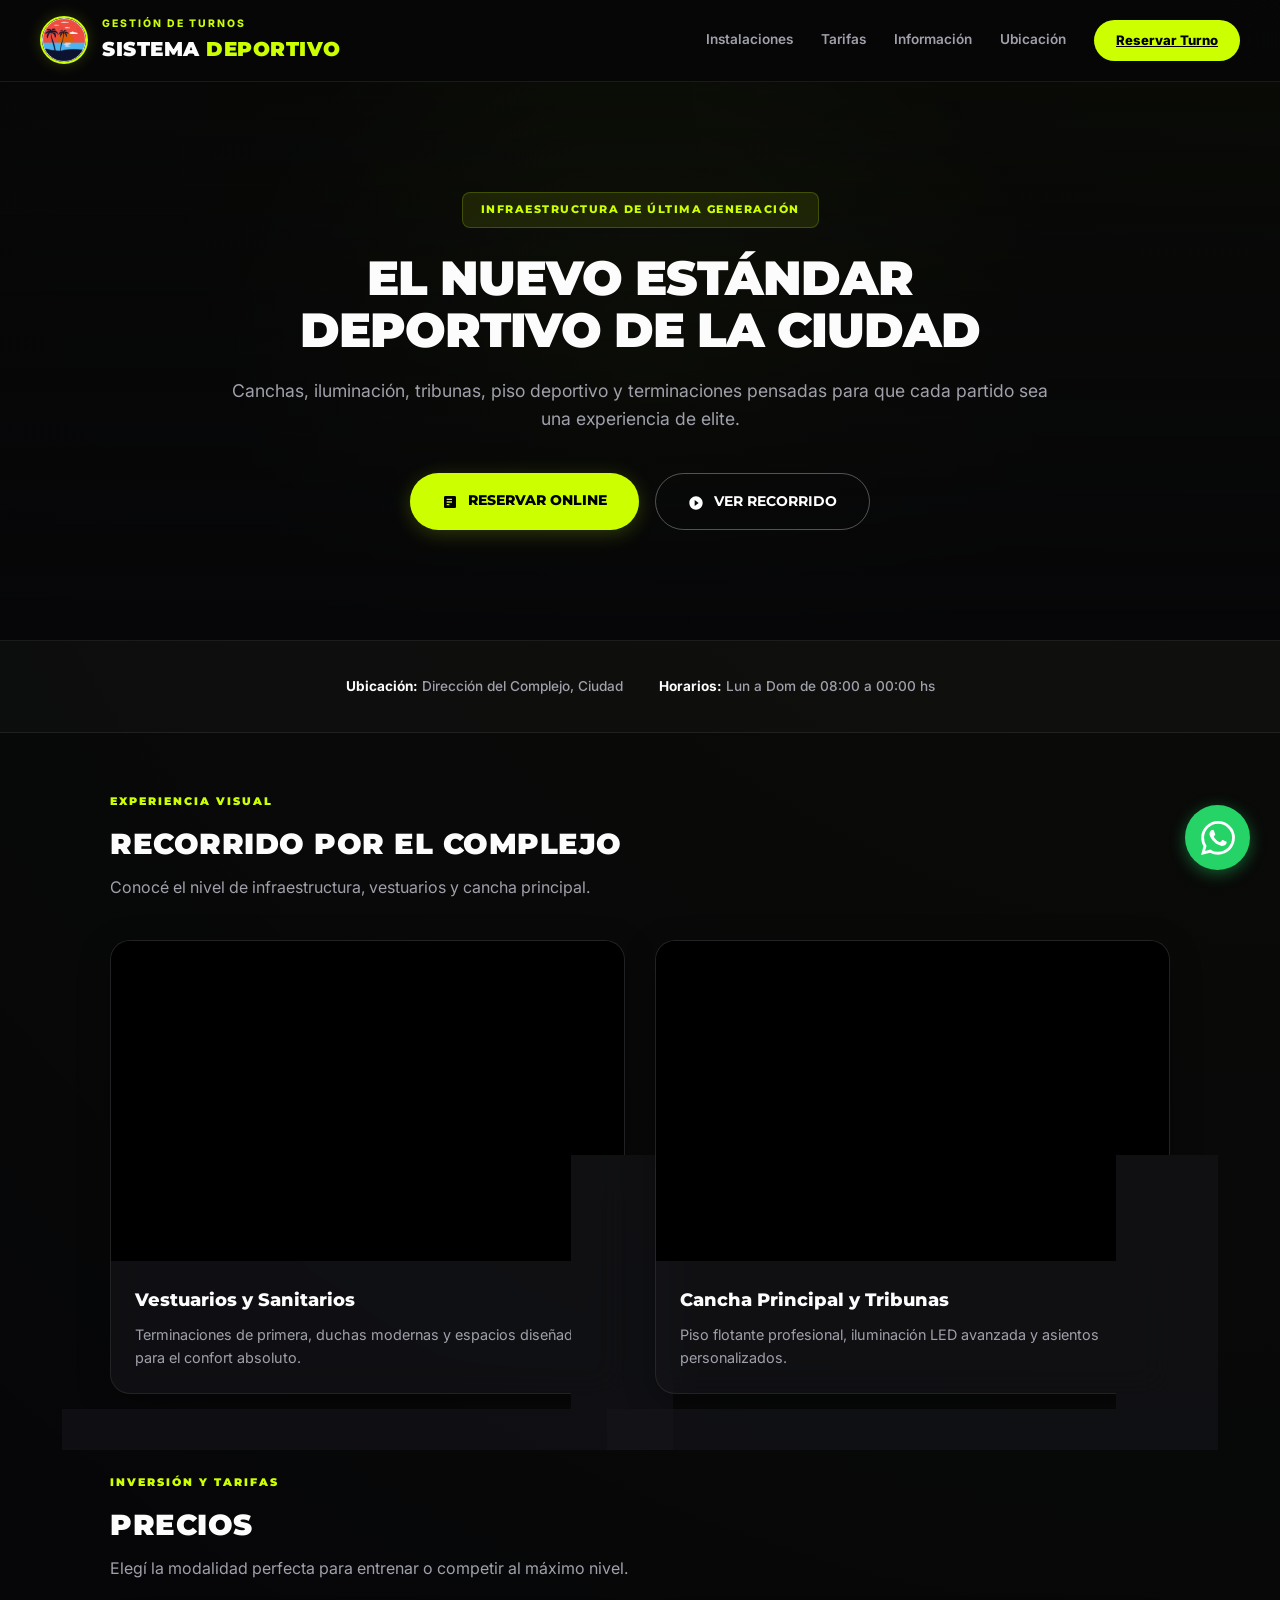
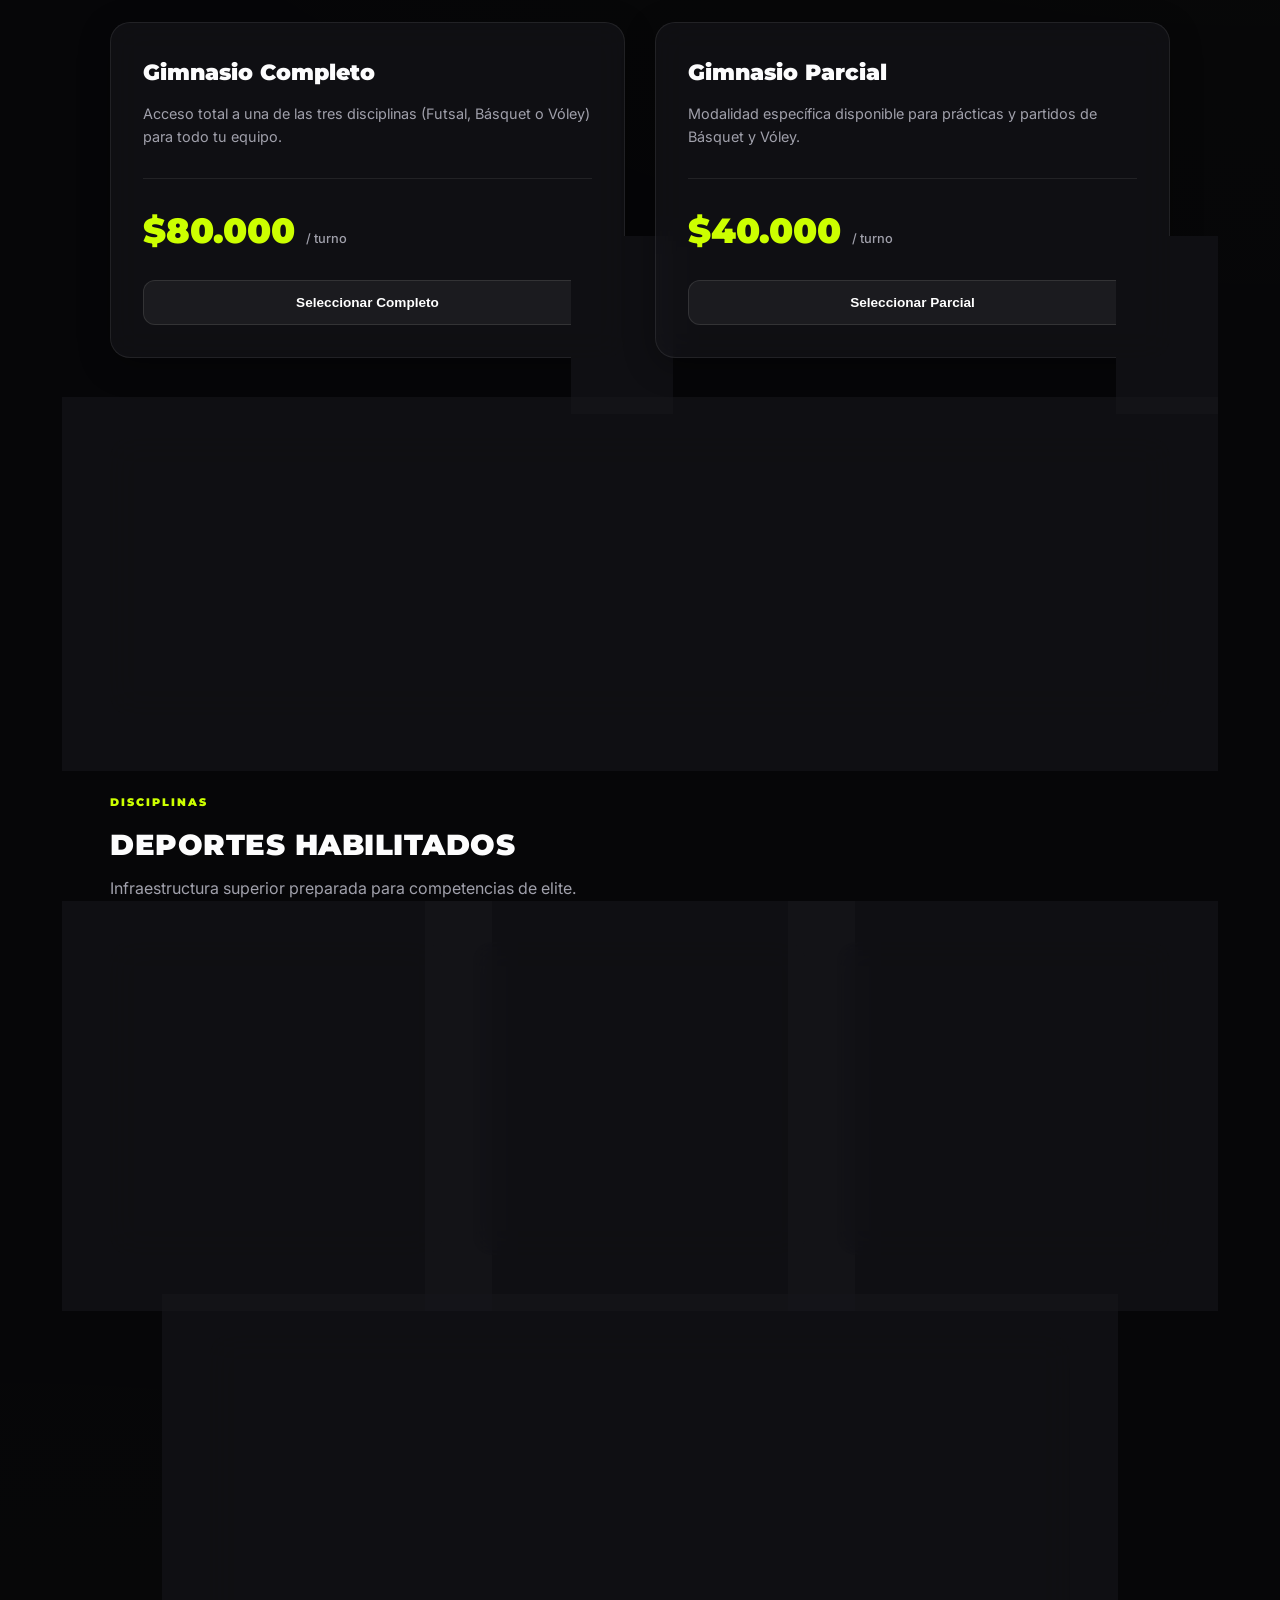
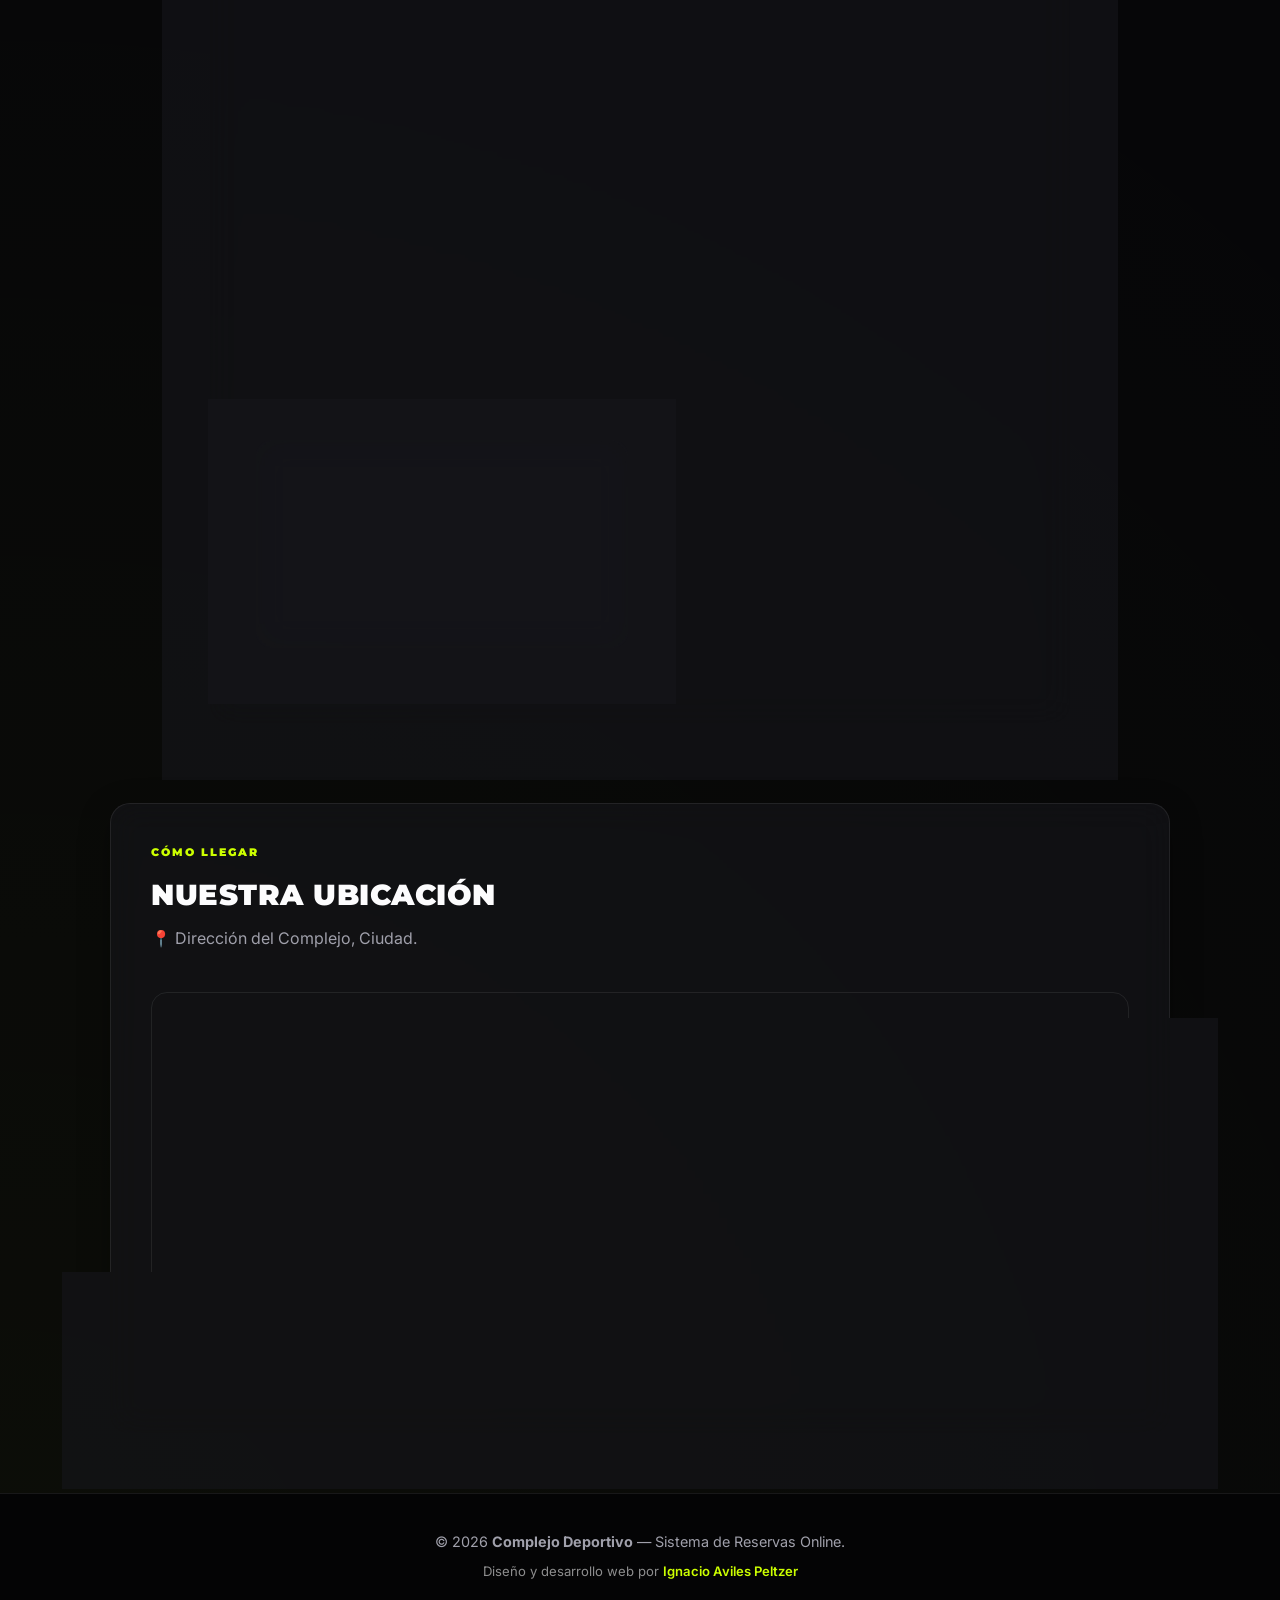
==== commit 7d6ff5cf: "Add files via upload" ====
--- a/index.html
+++ b/index.html
@@ -291,7 +291,7 @@
     </div>
   </footer>
 
-  <script src="config.js?v=1"></script>
-  <script src="app.js?v=23"></script>
+  <script src="config.js?v=3"></script>
+  <script src="app.js?v=24"></script>
 </body>
 </html>
